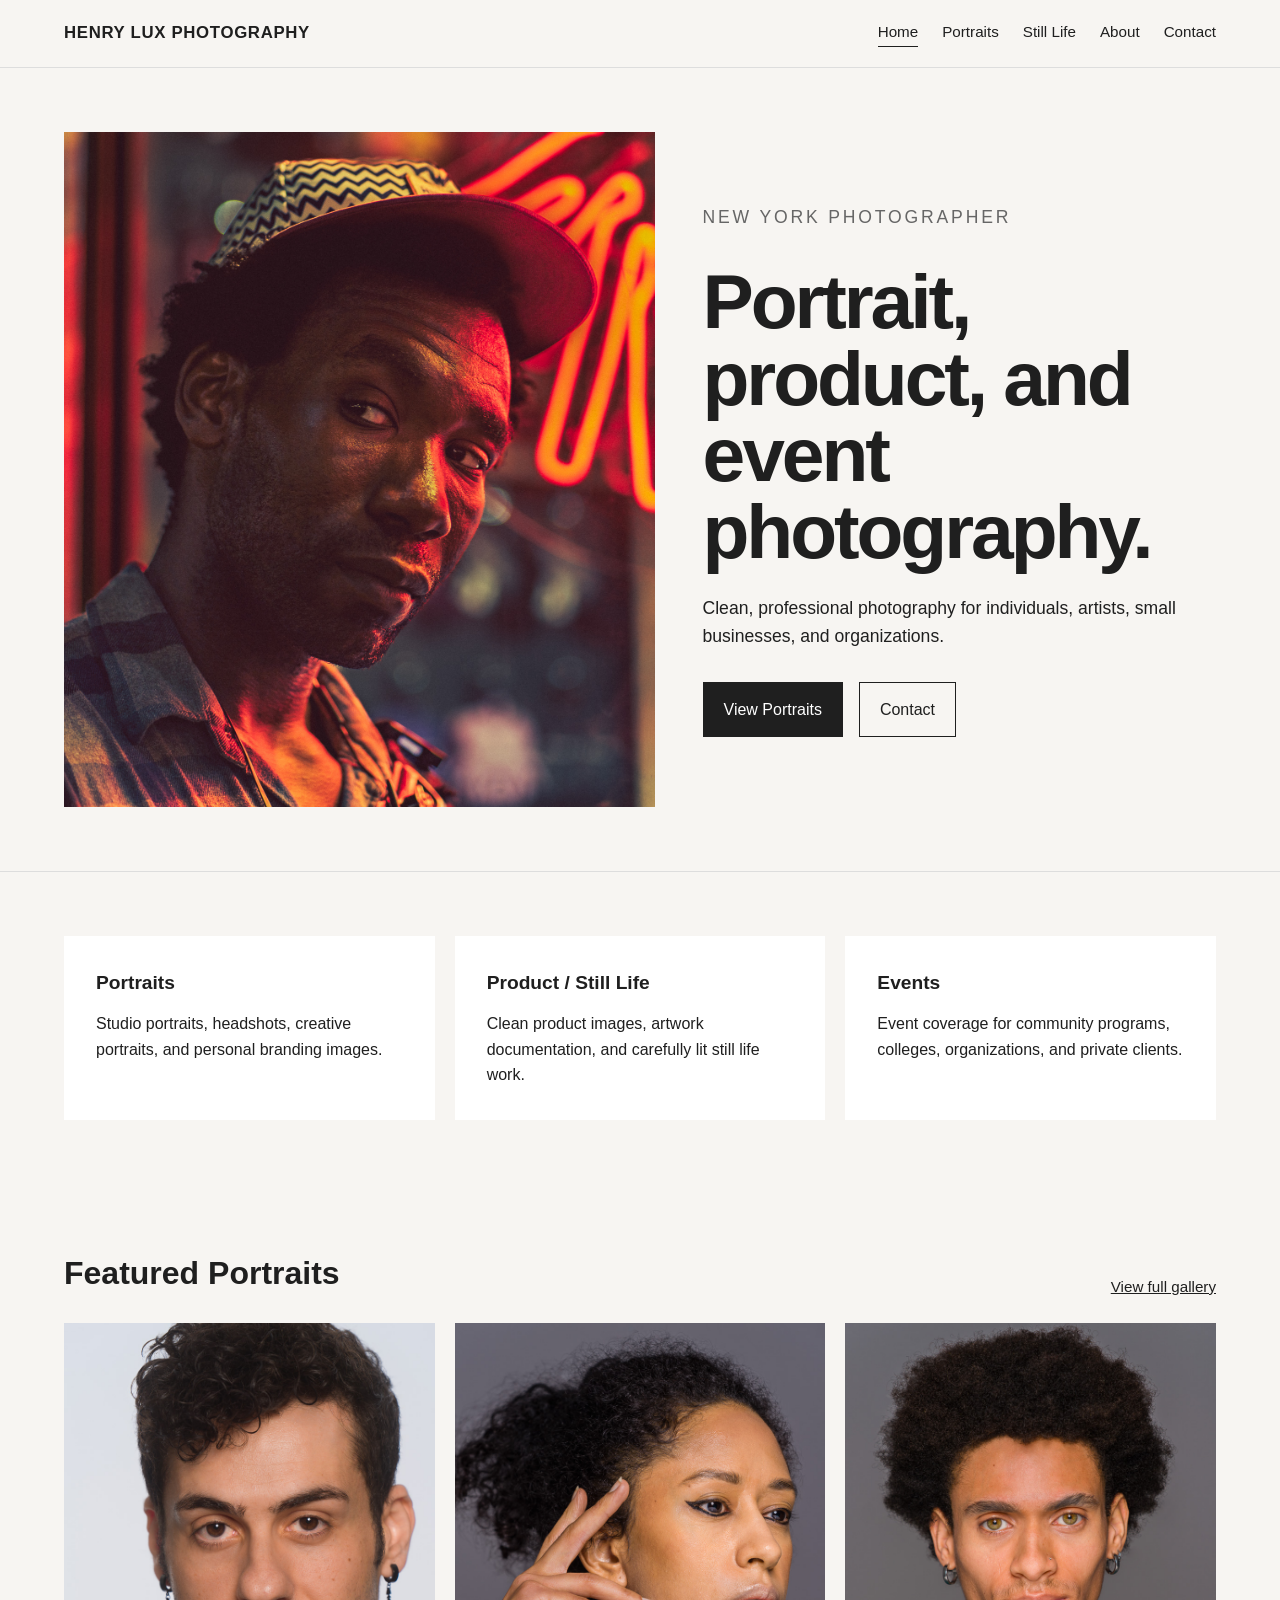
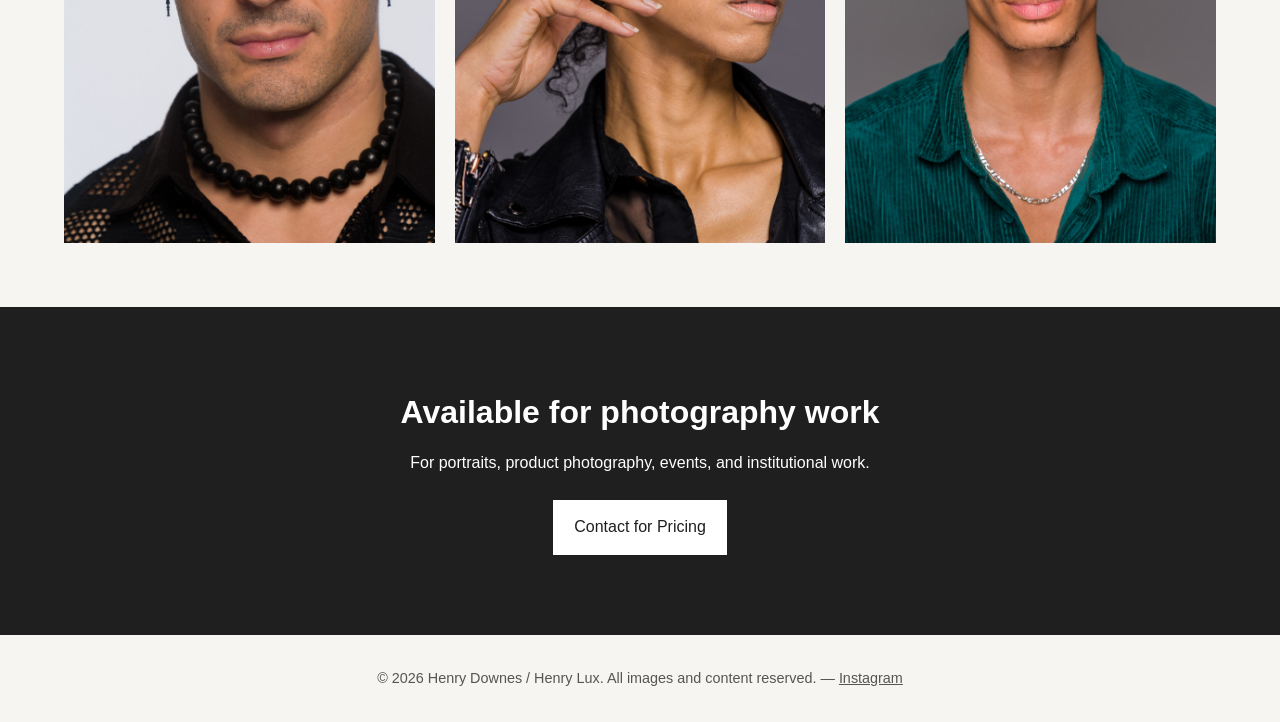
==== index.html @ 518cc1f9 "Change favicon link to /favicon.svg on every page." ====
<!DOCTYPE html>
<html lang="en">
<head>
  <meta charset="UTF-8" />
  <meta name="viewport" content="width=device-width, initial-scale=1.0" />

  <title>HENRY LUX PHOTOGRAPHY</title>

  <meta name="description" content="Henry Lux Photography offers portraits, headshots, product and still life photography, events, artwork documentation, and institutional photography in New York City.">

  <link rel="icon" href="/favicon.svg" type="image/svg+xml">
  <link rel="preload" as="image" href="images/portraits/large/portrait-1.jpg" fetchpriority="high">
  <link rel="stylesheet" href="css/style.css" />

  <script type="application/ld+json">
{
  "@context": "https://schema.org",
  "@type": "LocalBusiness",
  "name": "Henry Lux Photography",
  "description": "New York-based photographer specializing in portraits, product and still life photography, events, and institutional work.",
  "url": "https://henryluxphotography.com/",
  "image": "https://henryluxphotography.com/images/site/og-image.jpg",
  "sameAs": [
    "https://www.instagram.com/hluxphotography/"
  ],
  "address": {
    "@type": "PostalAddress",
    "addressLocality": "New York",
    "addressRegion": "NY",
    "addressCountry": "US"
  },
  "areaServed": {
    "@type": "City",
    "name": "New York"
  },
  "priceRange": "$$"
}
</script>
</head>
<body>

  <a href="#main-content" class="skip-link">Skip to main content</a>

  <header class="site-header">
    <a href="index.html" class="logo">HENRY LUX PHOTOGRAPHY</a>

   <nav class="site-nav" id="site-nav">
     <a href="index.html" class="current-page" aria-current="page">Home</a>
     <a href="portraits.html">Portraits</a>
     <a href="still-life.html">Still Life</a>
     <a href="about.html">About</a>
     <a href="contact.html">Contact</a>
   </nav>

    <button
      type="button"
      class="menu-toggle"
      id="menu-toggle"
      aria-label="Toggle navigation"
      aria-controls="site-nav"
      aria-expanded="false"
    >
      Menu
    </button>
  </header>

  <main id="main-content">

    <section class="hero">
      <div class="hero-image">
        <img src="images/portraits/large/portrait-1.jpg" alt="Creative portrait with neon color and dramatic lighting" fetchpriority="high">
      </div>

      <div class="hero-text">
        <p class="eyebrow">New York Photographer</p>

        <h1>Portrait, product, and event photography.</h1>

        <p>
          Clean, professional photography for individuals, artists, small businesses,
          and organizations.
        </p>

        <div class="button-group">
          <a href="portraits.html" class="button">View Portraits</a>
          <a href="contact.html" class="button secondary">Contact</a>
        </div>
      </div>
    </section>

    <section class="services">
      <article>
        <h2>Portraits</h2>
        <p>Studio portraits, headshots, creative portraits, and personal branding images.</p>
      </article>

      <article>
        <h2>Product / Still Life</h2>
        <p>Clean product images, artwork documentation, and carefully lit still life work.</p>
      </article>

      <article>
        <h2>Events</h2>
        <p>Event coverage for community programs, colleges, organizations, and private clients.</p>
      </article>
    </section>

    <section class="featured">
      <div class="section-heading">
        <h2>Featured Portraits</h2>
        <a href="portraits.html">View full gallery</a>
      </div>

      <div class="featured-grid">
        <img src="images/portraits/thumb/portrait-thumb-4.jpg" alt="Clean studio headshot with soft lighting" loading="lazy" decoding="async">
        <img src="images/portraits/thumb/portrait-thumb-5.jpg" alt="Close studio portrait with hands framing the face" loading="lazy" decoding="async">
        <img src="images/portraits/thumb/portrait-thumb-6.jpg" alt="Studio headshot of a man against a neutral background" loading="lazy" decoding="async">
      </div>
    </section>

    <section class="cta">
      <h2>Available for photography work</h2>
      <p>For portraits, product photography, events, and institutional work.</p>
      <a href="contact.html" class="button">Contact for Pricing</a>
    </section>

  </main>

  <footer class="site-footer">
    <p>&copy; 2026 Henry Downes / Henry Lux. All images and content reserved. — 
      <a href="https://instagram.com/hluxphotography" target="_blank" rel="noopener noreferrer">Instagram</a>
    </p>
  </footer>

  <script src="js/main.js"></script>
</body>
</html>
---- css/style.css ----
/* =========================
   Basic Reset
========================= */

* {
  margin: 0;
  padding: 0;
  box-sizing: border-box;
}

html {
  font-size: 16px;
  scroll-behavior: smooth;
}

body {
  font-family: -apple-system, BlinkMacSystemFont, "Segoe UI", Roboto, Helvetica, Arial, sans-serif;
  background: #f7f5f2;
  color: #1f1f1f;
  line-height: 1.6;
}

img {
  max-width: 100%;
  display: block;
}

a {
  color: inherit;
}

/* =========================
   Skip Link
========================= */

.skip-link {
  position: absolute;
  top: 0.75rem;
  left: 0.75rem;
  transform: translateY(-200%);
  background: #1f1f1f;
  color: #fff;
  padding: 0.75rem 1rem;
  text-decoration: none;
  z-index: 1001;
}

.skip-link:focus {
  transform: translateY(0);
}


/* =========================
   Header / Navigation
========================= */

.site-header {
  width: 100%;
  padding: 1.25rem 5%;
  display: flex;
  justify-content: space-between;
  align-items: center;
  background: rgba(247, 245, 242, 0.95);
  border-bottom: 1px solid #ddd;
  position: sticky;
  top: 0;
  z-index: 100;
}

.logo {
  font-size: 1.05rem;
  font-weight: 700;
  color: #1f1f1f;
  text-decoration: none;
  letter-spacing: 0.04em;
  text-transform: uppercase;
}

.site-nav a.current-page {
  border-bottom: 1px solid #1f1f1f;
  padding-bottom: 2px;
}

.site-nav {
  display: flex;
  gap: 1.5rem;
}

.site-nav a {
  color: #1f1f1f;
  text-decoration: none;
  font-size: 0.95rem;
}

.site-nav a:hover,
.site-nav a:focus-visible {
  text-decoration: underline;
}

.menu-toggle {
  display: none;
  background: none;
  border: 1px solid #1f1f1f;
  padding: 0.45rem 0.75rem;
  font-size: 0.85rem;
  cursor: pointer;
}


/* =========================
   Hero Section
========================= */

.hero {
  min-height: 82vh;
  padding: 4rem 5%;
  display: grid;
  grid-template-columns: 1.15fr 1fr;
  gap: 3rem;
  align-items: center;
}

.hero-image img {
  width: 100%;
  height: 75vh;
  object-fit: cover;
}

.hero-text {
  max-width: 620px;
}

.eyebrow {
  font-size: 0.8rem;
  text-transform: uppercase;
  letter-spacing: 0.16em;
  margin-bottom: 1rem;
  color: #666;
}

.hero-text h1 {
  font-size: clamp(2.4rem, 6vw, 5rem);
  line-height: 1;
  margin-bottom: 1.5rem;
  letter-spacing: -0.04em;
}

.hero-text p {
  font-size: 1.1rem;
  margin-bottom: 2rem;
}


/* =========================
   Buttons
========================= */

.button-group {
  display: flex;
  flex-wrap: wrap;
  gap: 1rem;
}

.button {
  display: inline-block;
  background: #1f1f1f;
  color: #fff;
  text-decoration: none;
  padding: 0.85rem 1.25rem;
  border: 1px solid #1f1f1f;
}

.button:hover {
  background: transparent;
  color: #1f1f1f;
}

.site-nav a:focus-visible,
.button:focus-visible,
.menu-toggle:focus-visible,
.site-footer a:focus-visible {
  outline: 2px solid #1f1f1f;
  outline-offset: 4px;
}

.gallery a:focus-visible img {
  outline: 2px solid #1f1f1f;
  outline-offset: -4px;
}

.button.secondary {
  background: transparent;
  color: #1f1f1f;
}

.button.secondary:hover {
  background: #1f1f1f;
  color: #fff;
}


/* =========================
   Services Section
========================= */

.services {
  padding: 4rem 5%;
  display: grid;
  grid-template-columns: repeat(3, 1fr);
  gap: 1.25rem;
  border-top: 1px solid #ddd;
}

.services article {
  background: #fff;
  padding: 2rem;
}

.services h2 {
  font-size: 1.2rem;
  margin-bottom: 0.75rem;
}


/* =========================
   Featured Section
========================= */

.featured {
  padding: 4rem 5%;
}

.section-heading {
  display: flex;
  justify-content: space-between;
  align-items: end;
  gap: 2rem;
  margin-bottom: 1.5rem;
}

.section-heading h2 {
  font-size: 2rem;
}

.section-heading a {
  font-size: 0.95rem;
}

.featured-grid {
  display: grid;
  grid-template-columns: repeat(3, 1fr);
  gap: 1.25rem;
}

.featured-grid img {
  width: 100%;
  height: 520px;
  object-fit: cover;
}


/* =========================
   Page Intro
========================= */

.page-intro {
  padding: 5rem 5% 2rem;
  max-width: 850px;
}

.page-intro h1 {
  font-size: clamp(3rem, 8vw, 6rem);
  line-height: 0.95;
  margin-bottom: 1rem;
  letter-spacing: -0.05em;
}

.page-intro p {
  font-size: 1.1rem;
  max-width: 620px;
}


/* =========================
   Portrait Gallery
========================= */

.gallery {
  padding: 2rem 5% 5rem;
  display: grid;
  grid-template-columns: repeat(3, 1fr);
  gap: 1.25rem;
}

.gallery a {
  display: block;
  overflow: hidden;
  background: #ddd;
}

.gallery img {
  width: 100%;
  height: 520px;
  object-fit: cover;
  transition: transform 0.35s ease;
}

.gallery a:hover img {
  transform: scale(1.03);
}


/* =========================
   About Page
========================= */

.about-section {
  padding: 5rem 5%;
  display: grid;
  grid-template-columns: 1fr 0.85fr;
  gap: 4rem;
  align-items: center;
  min-height: 80vh;
}

.about-text {
  max-width: 760px;
}

.about-text h1 {
  font-size: clamp(3rem, 8vw, 6rem);
  line-height: 0.95;
  margin-bottom: 1.5rem;
  letter-spacing: -0.05em;
}

.about-text p {
  font-size: 1.05rem;
  margin-bottom: 1.25rem;
}

.about-text .lead {
  font-size: 1.35rem;
  line-height: 1.4;
  margin-bottom: 1.5rem;
}

.about-text .button {
  margin-top: 1rem;
}

.about-image img {
  width: 100%;
  height: 70vh;
  object-fit: cover;
  object-position: 45% center;
}


/* =========================
   Contact Page
========================= */

.contact-section {
  padding: 5rem 5%;
  min-height: 80vh;
}

.contact-grid {
  display: grid;
  grid-template-columns: 1fr 0.55fr;
  gap: 4rem;
}

.contact-text {
  max-width: 850px;
}

.contact-text h1 {
  font-size: clamp(3rem, 8vw, 6rem);
  line-height: 0.95;
  margin-bottom: 1.5rem;
  letter-spacing: -0.05em;
}

.contact-text p {
  font-size: 1.05rem;
  margin-bottom: 1.25rem;
}

.contact-text .lead {
  font-size: 1.35rem;
  line-height: 1.4;
  max-width: 760px;
  margin-bottom: 2rem;
}

.contact-details {
  margin-bottom: 2rem;
}

.contact-details a {
  text-decoration: underline;
}

.contact-image img {
  width: 100%;
  aspect-ratio: 4 / 5;
  object-fit: cover;
}


/* =========================
   CTA Section
========================= */

.cta {
  padding: 5rem 5%;
  text-align: center;
  background: #1f1f1f;
  color: #fff;
}

.cta h2 {
  font-size: 2rem;
  margin-bottom: 0.75rem;
}

.cta p {
  margin-bottom: 1.5rem;
}

.cta .button {
  background: #fff;
  color: #1f1f1f;
  border-color: #fff;
}

.cta .button:hover {
  background: transparent;
  color: #fff;
}


/* =========================
   Footer
========================= */

.site-footer {
  padding: 2rem 5%;
  text-align: center;
  font-size: 0.9rem;
  color: #555;
}

.site-footer a {
  text-decoration: underline;
}


/* =========================
   Lightbox Modal
========================= */

.lightbox {
  display: none;
  position: fixed;
  z-index: 1000;
  top: 0;
  left: 0;
  width: 100%;
  height: 100%;
  background-color: rgba(247, 245, 242, 0.98);
  justify-content: center;
  align-items: center;
  padding: 2rem;
}

.lightbox.active {
  display: flex;
}

.lightbox-content {
  max-width: calc(100vw - 8rem);
  max-height: 82vh;
  width: auto;
  height: auto;
  object-fit: contain;
  box-shadow: 0 10px 30px rgba(0, 0, 0, 0.08);
  cursor: zoom-in;
  transition: max-width 0.25s ease, max-height 0.25s ease;
}

.lightbox-content.expanded {
  max-width: calc(100vw - 1.25rem);
  max-height: calc(100vh - 1.25rem);
  cursor: zoom-out;
}

.lightbox-close {
  position: absolute;
  top: 2rem;
  right: 5%;
  font-size: 2.5rem;
  font-weight: 300;
  color: #1f1f1f;
  background: transparent;
  border: none;
  cursor: pointer;
  user-select: none;
}

.lightbox-zoom {
  position: absolute;
  top: 2rem;
  right: calc(5% + 3.25rem);
  width: 2.75rem;
  height: 2.75rem;
  border: 1px solid rgba(31, 31, 31, 0.15);
  background: rgba(247, 245, 242, 0.8);
  color: #1f1f1f;
  font-size: 1.5rem;
  line-height: 1;
  cursor: pointer;
  display: flex;
  align-items: center;
  justify-content: center;
  user-select: none;
}

.lightbox-zoom:hover {
  background: rgba(247, 245, 242, 0.98);
}

.lightbox-nav {
  position: absolute;
  top: 50%;
  transform: translateY(-50%);
  background: rgba(247, 245, 242, 0.75);
  border: 1px solid rgba(31, 31, 31, 0.15);
  color: #1f1f1f;
  font-size: 2rem;
  width: 3rem;
  height: 3rem;
  cursor: pointer;
  display: flex;
  align-items: center;
  justify-content: center;
  user-select: none;
}

.lightbox-nav:hover {
  background: rgba(247, 245, 242, 0.95);
}

.lightbox-prev {
  left: 2rem;
}

.lightbox-next {
  right: 2rem;
}

.lightbox-close:focus-visible,
.lightbox-zoom:focus-visible,
.lightbox-nav:focus-visible {
  outline: 1px solid #1f1f1f;
  outline-offset: 4px;
}

/* =========================
   Scroll Reveal Animation
========================= */

.reveal {
  opacity: 0;
  transform: translateY(20px);
  transition: opacity 0.7s ease, transform 0.7s ease;
}

.reveal.visible {
  opacity: 1;
  transform: translateY(0);
}

@media (prefers-reduced-motion: reduce) {
  .reveal {
    opacity: 1;
    transform: none;
    transition: none;
  }
}


/* =========================
   Tablet Styles
========================= */

@media (max-width: 900px) {
  .hero {
    grid-template-columns: 1fr;
    min-height: auto;
  }

  .hero-image img {
    height: 65vh;
  }

  .services {
    grid-template-columns: 1fr;
  }

  .featured-grid,
  .gallery {
    grid-template-columns: repeat(2, 1fr);
  }

  .featured-grid img,
  .gallery img {
    height: 460px;
  }

  .about-section {
    grid-template-columns: 1fr;
  }

  .about-image img {
    height: 60vh;
  }

  .contact-grid {
    grid-template-columns: 1fr;
  }

  .contact-image {
    max-width: 420px;
  }
}


/* =========================
   Phone Styles
========================= */

@media (max-width: 650px) {
  .site-header {
    align-items: center;
  }

  .logo {
    font-size: 0.9rem;
  }

  .menu-toggle {
    display: block;
  }

  .site-nav {
    display: none;
    position: absolute;
    top: 100%;
    left: 0;
    width: 100%;
    flex-direction: column;
    gap: 0;
    background: #f7f5f2;
    border-bottom: 1px solid #ddd;
  }

  .site-nav.active {
    display: flex;
  }

  .site-nav a {
    padding: 1rem 5%;
    border-top: 1px solid #ddd;
  }

  .hero {
    padding: 2rem 5% 4rem;
    gap: 2rem;
  }

  .hero-image img {
    height: 55vh;
  }

  .services,
  .featured,
  .gallery {
    padding-left: 5%;
    padding-right: 5%;
  }

  .featured-grid,
  .gallery {
    grid-template-columns: 1fr;
  }

  .featured-grid img,
  .gallery img {
    height: auto;
  }

  .section-heading {
    display: block;
  }

  .section-heading h2 {
    margin-bottom: 0.5rem;
  }

  .button-group {
    flex-direction: column;
  }

  .button {
    text-align: center;
  }

  .about-section {
    padding: 3rem 5%;
    gap: 2rem;
  }

  .about-image img {
    height: auto;
  }

  .about-text .lead {
    font-size: 1.15rem;
  }

  .contact-section {
    padding: 3rem 5%;
  }

  .contact-text .lead {
    font-size: 1.15rem;
  }

  .contact-image {
    max-width: 100%;
  }

  .lightbox {
    padding: 4rem 0.75rem 4.75rem;
  }

  .lightbox-content {
    max-width: calc(100vw - 1.5rem);
    max-height: calc(100vh - 9rem);
  }

  .lightbox-content.expanded {
    max-width: calc(100vw - 1rem);
    max-height: calc(100vh - 8rem);
  }

  .lightbox-close {
    top: 1rem;
    right: 1rem;
    font-size: 2rem;
  }

  .lightbox-zoom {
    top: 1rem;
    right: 3.75rem;
    width: 2.25rem;
    height: 2.25rem;
    font-size: 1.25rem;
  }

  .lightbox-nav {
    top: auto;
    bottom: 1rem;
    transform: none;
    width: 2.5rem;
    height: 2.5rem;
    font-size: 1.5rem;
  }

  .lightbox-prev {
    left: calc(50% - 3rem);
  }

  .lightbox-next {
    right: calc(50% - 3rem);
  }
}
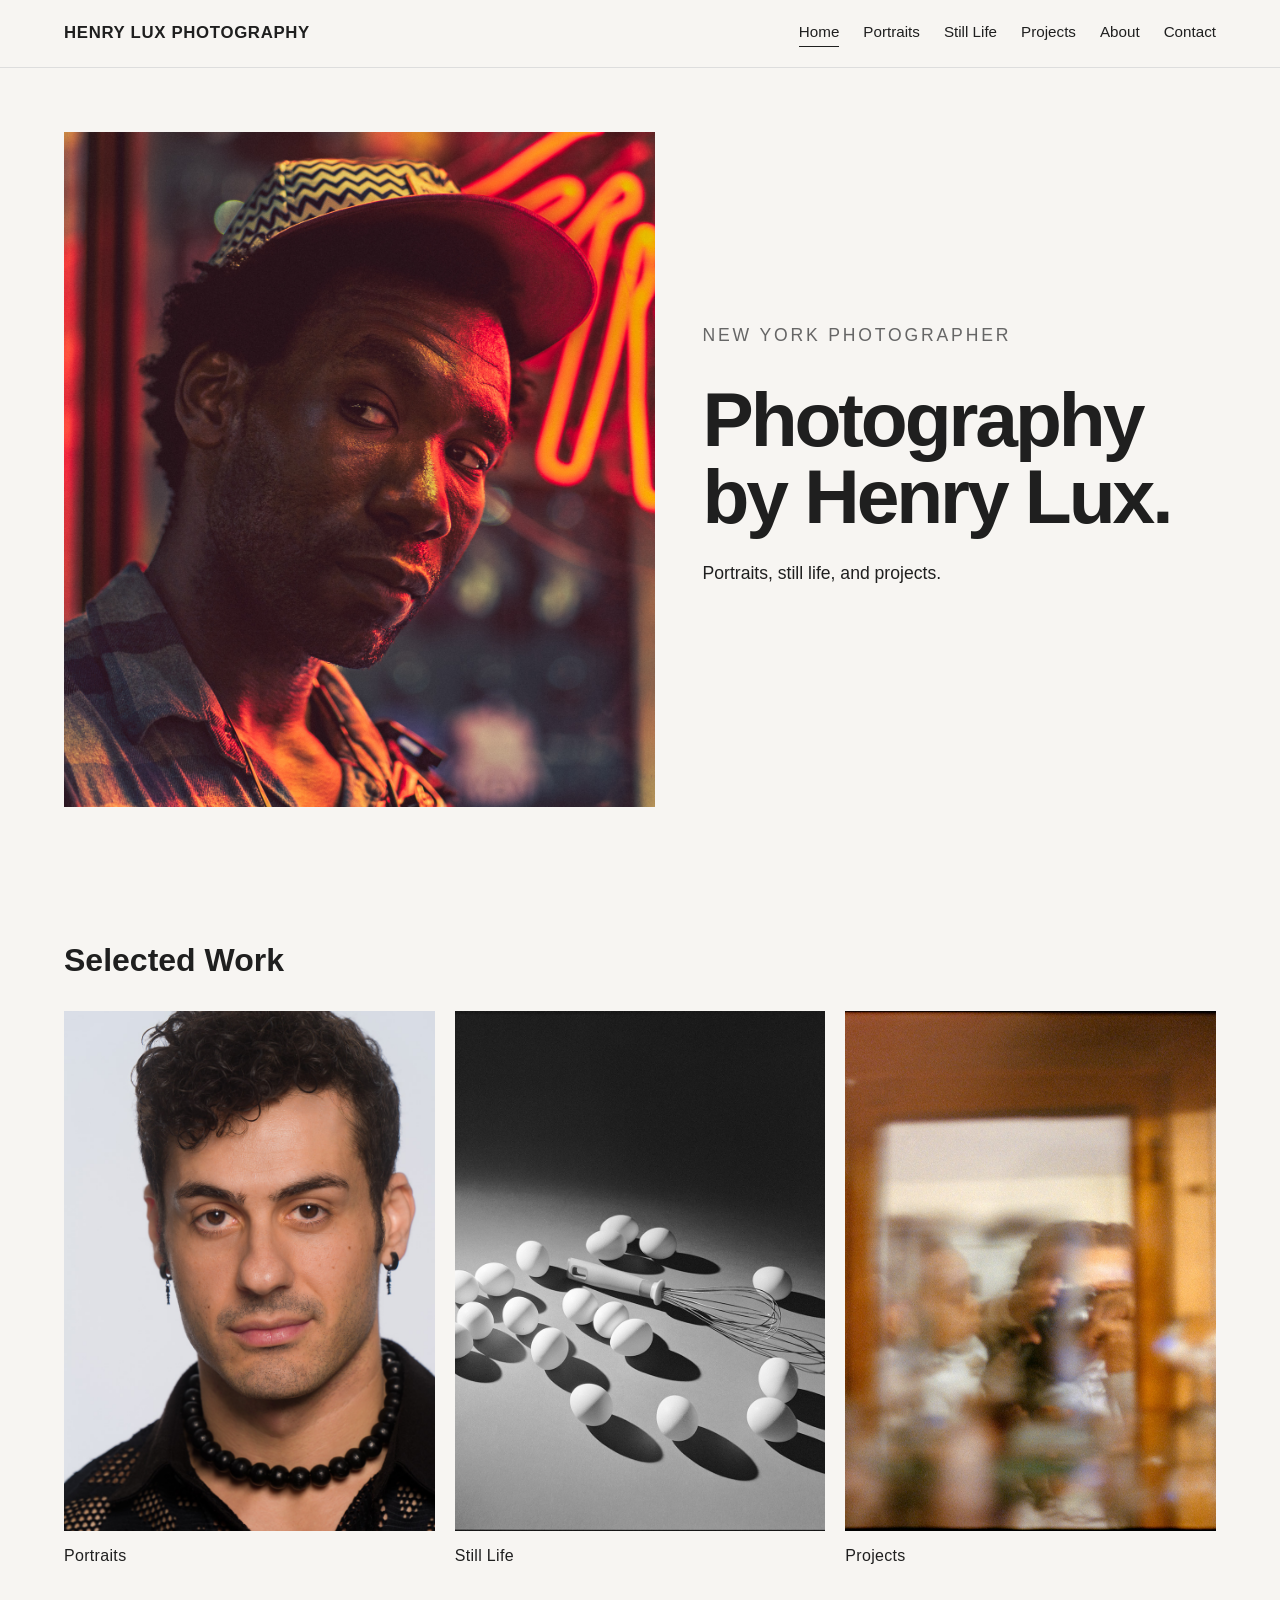
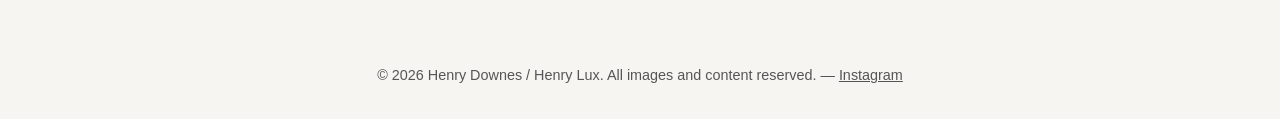
==== commit 55d22c14: "Add project folders and rev website" ====
--- a/index.html
+++ b/index.html
@@ -6,8 +6,7 @@
 
   <title>HENRY LUX PHOTOGRAPHY</title>
 
-  <meta name="description" content="Henry Lux Photography offers portraits, headshots, product and still life photography, events, artwork documentation, and institutional photography in New York City.">
-
+  <meta name="description" content="Henry Lux is a New York-based photographer working with portraits, still life, and personal photographic projects.">
   <link rel="icon" href="/favicon.svg" type="image/svg+xml">
   <link rel="preload" as="image" href="images/portraits/large/portrait-1.jpg" fetchpriority="high">
   <link rel="stylesheet" href="css/style.css" />
@@ -17,7 +16,7 @@
   "@context": "https://schema.org",
   "@type": "LocalBusiness",
   "name": "Henry Lux Photography",
-  "description": "New York-based photographer specializing in portraits, product and still life photography, events, and institutional work.",
+  "description": "New York-based photographer specializing in portraits, still life, and personal photographic projects.",
   "url": "https://henryluxphotography.com/",
   "image": "https://henryluxphotography.com/images/site/og-image.jpg",
   "sameAs": [
@@ -48,6 +47,7 @@
      <a href="index.html" class="current-page" aria-current="page">Home</a>
      <a href="portraits.html">Portraits</a>
      <a href="still-life.html">Still Life</a>
+     <a href="projects.html">Projects</a>
      <a href="about.html">About</a>
      <a href="contact.html">Contact</a>
    </nav>
@@ -66,65 +66,65 @@
 
   <main id="main-content">
 
-    <section class="hero">
-      <div class="hero-image">
-        <img src="images/portraits/large/portrait-1.jpg" alt="Creative portrait with neon color and dramatic lighting" fetchpriority="high">
-      </div>
+  <section class="hero">
+    <div class="hero-image">
+      <img
+        src="images/portraits/large/portrait-1.jpg"
+        alt="Creative portrait with neon color and dramatic lighting"
+        fetchpriority="high"
+      >
+    </div>
 
-      <div class="hero-text">
-        <p class="eyebrow">New York Photographer</p>
+    <div class="hero-text">
+      <p class="eyebrow">New York Photographer</p>
 
-        <h1>Portrait, product, and event photography.</h1>
+      <h1>Photography by Henry Lux.</h1>
 
-        <p>
-          Clean, professional photography for individuals, artists, small businesses,
-          and organizations.
-        </p>
+      <p>
+        Portraits, still life, and projects.
+      </p>
+    </div>
+  </section>
 
-        <div class="button-group">
-          <a href="portraits.html" class="button">View Portraits</a>
-          <a href="contact.html" class="button secondary">Contact</a>
-        </div>
-      </div>
-    </section>
+  <section class="featured">
+  <div class="section-heading">
+    <h2>Selected Work</h2>
+  </div>
 
-    <section class="services">
-      <article>
-        <h2>Portraits</h2>
-        <p>Studio portraits, headshots, creative portraits, and personal branding images.</p>
-      </article>
+  <div class="featured-grid">
+    <a href="portraits.html">
+      <img
+        src="images/portraits/thumb/portrait-thumb-4.jpg"
+        alt="Clean studio headshot with soft lighting"
+        loading="lazy"
+        decoding="async"
+      >
+      <h3>Portraits</h3>
+    </a>
 
-      <article>
-        <h2>Product / Still Life</h2>
-        <p>Clean product images, artwork documentation, and carefully lit still life work.</p>
-      </article>
+    <a href="still-life.html">
+      <img
+        src="images/still-life/thumb/still-life-thumb-01-eggs-whisk.jpg"
+        alt="Still life photograph of eggs, a whisk, and kitchen objects"
+        loading="lazy"
+        decoding="async"
+      >
+      <h3>Still Life</h3>
+    </a>
 
-      <article>
-        <h2>Events</h2>
-        <p>Event coverage for community programs, colleges, organizations, and private clients.</p>
-      </article>
-    </section>
+    <a href="projects.html">
+      <img
+        src="images/projects/thumbs/01-reflection-mirror-blur-thumb.jpg"
+        alt="Blurred reflection through a mirror with a child reaching toward the camera"
+        loading="lazy"
+        decoding="async"
+      >
+      <h3>Projects</h3>
+    </a>
+  </div>
+</section>
 
-    <section class="featured">
-      <div class="section-heading">
-        <h2>Featured Portraits</h2>
-        <a href="portraits.html">View full gallery</a>
-      </div>
-
-      <div class="featured-grid">
-        <img src="images/portraits/thumb/portrait-thumb-4.jpg" alt="Clean studio headshot with soft lighting" loading="lazy" decoding="async">
-        <img src="images/portraits/thumb/portrait-thumb-5.jpg" alt="Close studio portrait with hands framing the face" loading="lazy" decoding="async">
-        <img src="images/portraits/thumb/portrait-thumb-6.jpg" alt="Studio headshot of a man against a neutral background" loading="lazy" decoding="async">
-      </div>
-    </section>
-
-    <section class="cta">
-      <h2>Available for photography work</h2>
-      <p>For portraits, product photography, events, and institutional work.</p>
-      <a href="contact.html" class="button">Contact for Pricing</a>
-    </section>
-
-  </main>
+</main>
 
   <footer class="site-footer">
     <p>&copy; 2026 Henry Downes / Henry Lux. All images and content reserved. — 
--- a/css/style.css
+++ b/css/style.css
@@ -200,29 +200,6 @@
 
 
 /* =========================
-   Services Section
-========================= */
-
-.services {
-  padding: 4rem 5%;
-  display: grid;
-  grid-template-columns: repeat(3, 1fr);
-  gap: 1.25rem;
-  border-top: 1px solid #ddd;
-}
-
-.services article {
-  background: #fff;
-  padding: 2rem;
-}
-
-.services h2 {
-  font-size: 1.2rem;
-  margin-bottom: 0.75rem;
-}
-
-
-/* =========================
    Featured Section
 ========================= */
 
@@ -258,6 +235,21 @@
   object-fit: cover;
 }
 
+.featured-grid a {
+  text-decoration: none;
+}
+
+.featured-grid h3 {
+  margin-top: 0.75rem;
+  font-size: 1rem;
+  font-weight: 400;
+  letter-spacing: 0.02em;
+}
+
+.featured-grid a:focus-visible {
+  outline: 2px solid #1f1f1f;
+  outline-offset: 4px;
+}
 
 /* =========================
    Page Intro
@@ -309,6 +301,59 @@
   transform: scale(1.03);
 }
 
+/* =========================
+   Projects Page
+========================= */
+
+.project-list {
+  padding: 2rem 5% 5rem;
+  display: grid;
+  gap: 1.5rem;
+}
+
+.project-card {
+  display: grid;
+  grid-template-columns: 0.65fr 1fr;
+  gap: 2rem;
+  align-items: center;
+  text-decoration: none;
+  border-top: 1px solid #ddd;
+  padding-top: 2rem;
+}
+
+.project-card img {
+  width: 100%;
+  aspect-ratio: 4 / 3;
+  object-fit: cover;
+}
+
+.project-card h2 {
+  font-size: clamp(2rem, 5vw, 4rem);
+  line-height: 0.95;
+  letter-spacing: -0.04em;
+  margin-bottom: 1rem;
+}
+
+.project-card p {
+  max-width: 620px;
+  color: #555;
+}
+
+.project-card:hover h2 {
+  text-decoration: underline;
+}
+
+.project-card:focus-visible {
+  outline: 2px solid #1f1f1f;
+  outline-offset: 4px;
+}
+
+@media (max-width: 650px) {
+  .project-card {
+    grid-template-columns: 1fr;
+    gap: 1rem;
+  }
+}
 
 /* =========================
    About Page
@@ -409,37 +454,6 @@
   object-fit: cover;
 }
 
-
-/* =========================
-   CTA Section
-========================= */
-
-.cta {
-  padding: 5rem 5%;
-  text-align: center;
-  background: #1f1f1f;
-  color: #fff;
-}
-
-.cta h2 {
-  font-size: 2rem;
-  margin-bottom: 0.75rem;
-}
-
-.cta p {
-  margin-bottom: 1.5rem;
-}
-
-.cta .button {
-  background: #fff;
-  color: #1f1f1f;
-  border-color: #fff;
-}
-
-.cta .button:hover {
-  background: transparent;
-  color: #fff;
-}
 
 
 /* =========================
@@ -606,9 +620,6 @@
     height: 65vh;
   }
 
-  .services {
-    grid-template-columns: 1fr;
-  }
 
   .featured-grid,
   .gallery {
@@ -685,12 +696,6 @@
     height: 55vh;
   }
 
-  .services,
-  .featured,
-  .gallery {
-    padding-left: 5%;
-    padding-right: 5%;
-  }
 
   .featured-grid,
   .gallery {
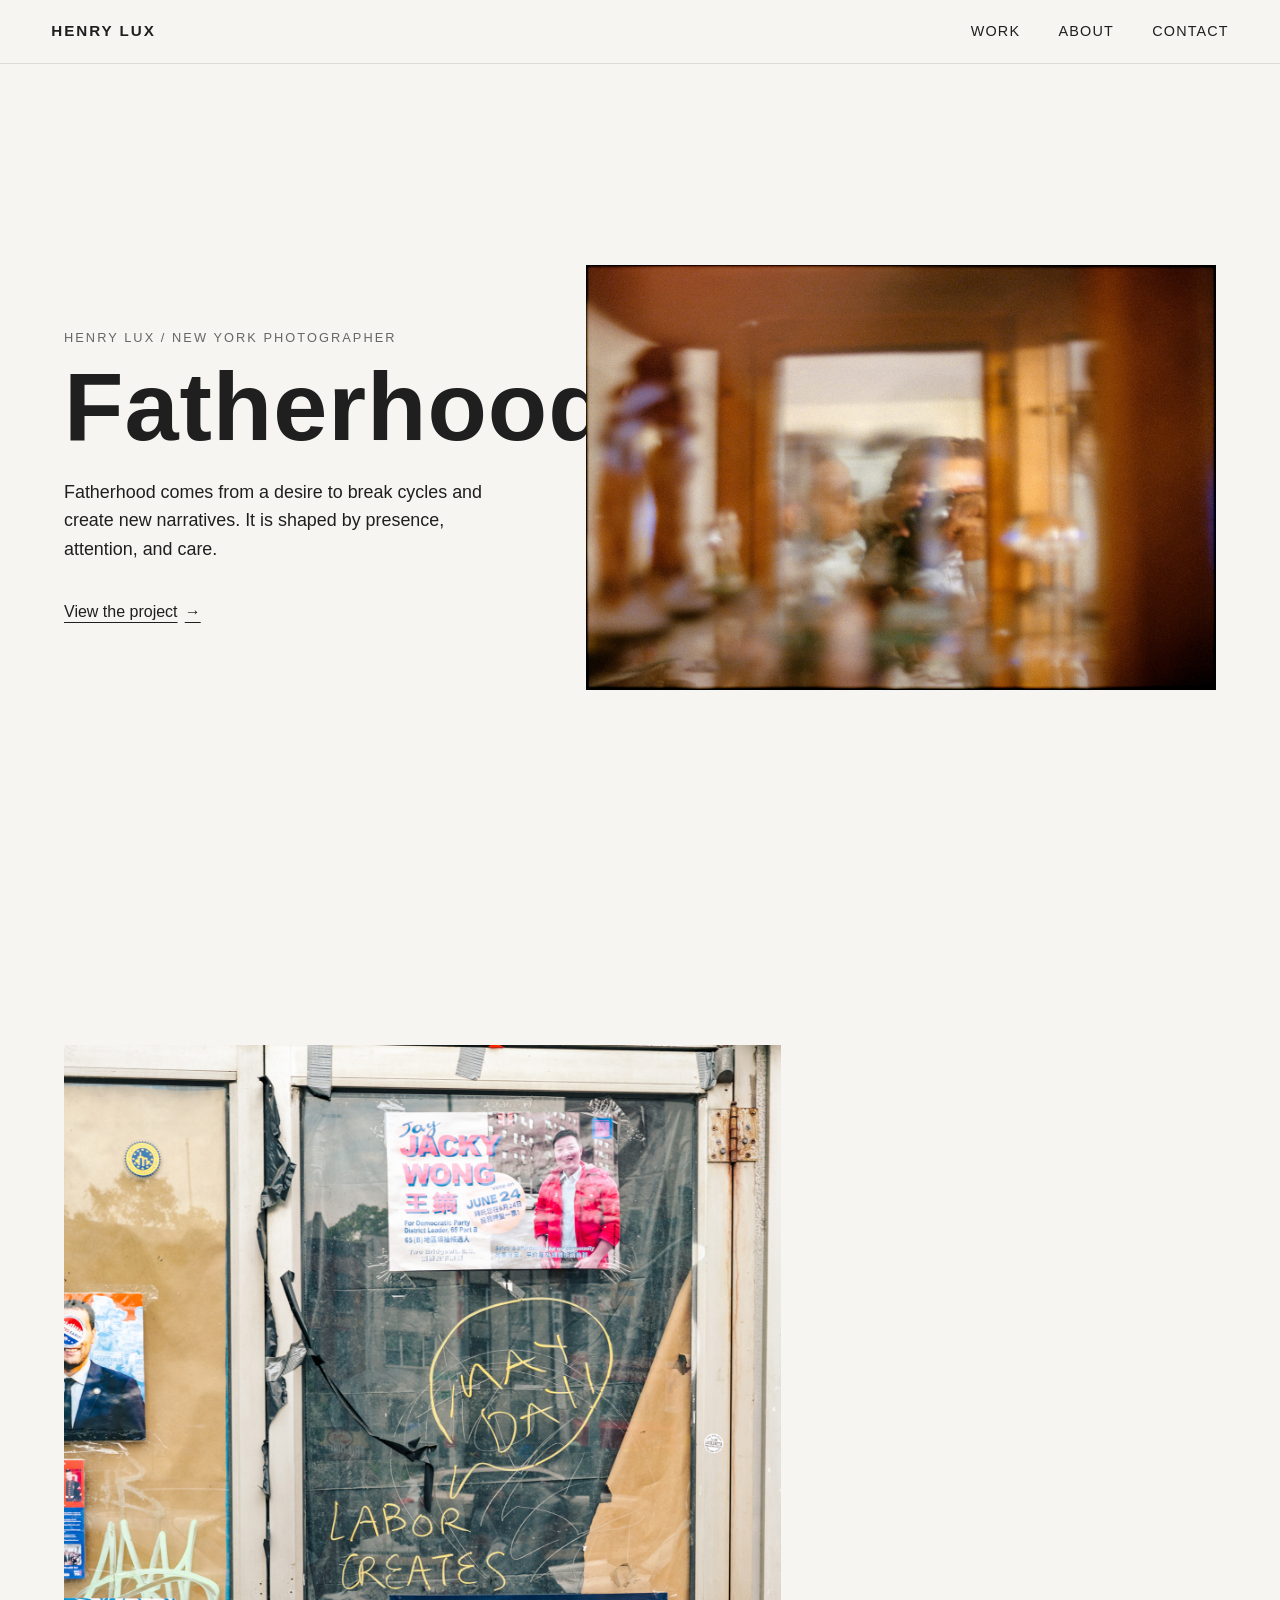
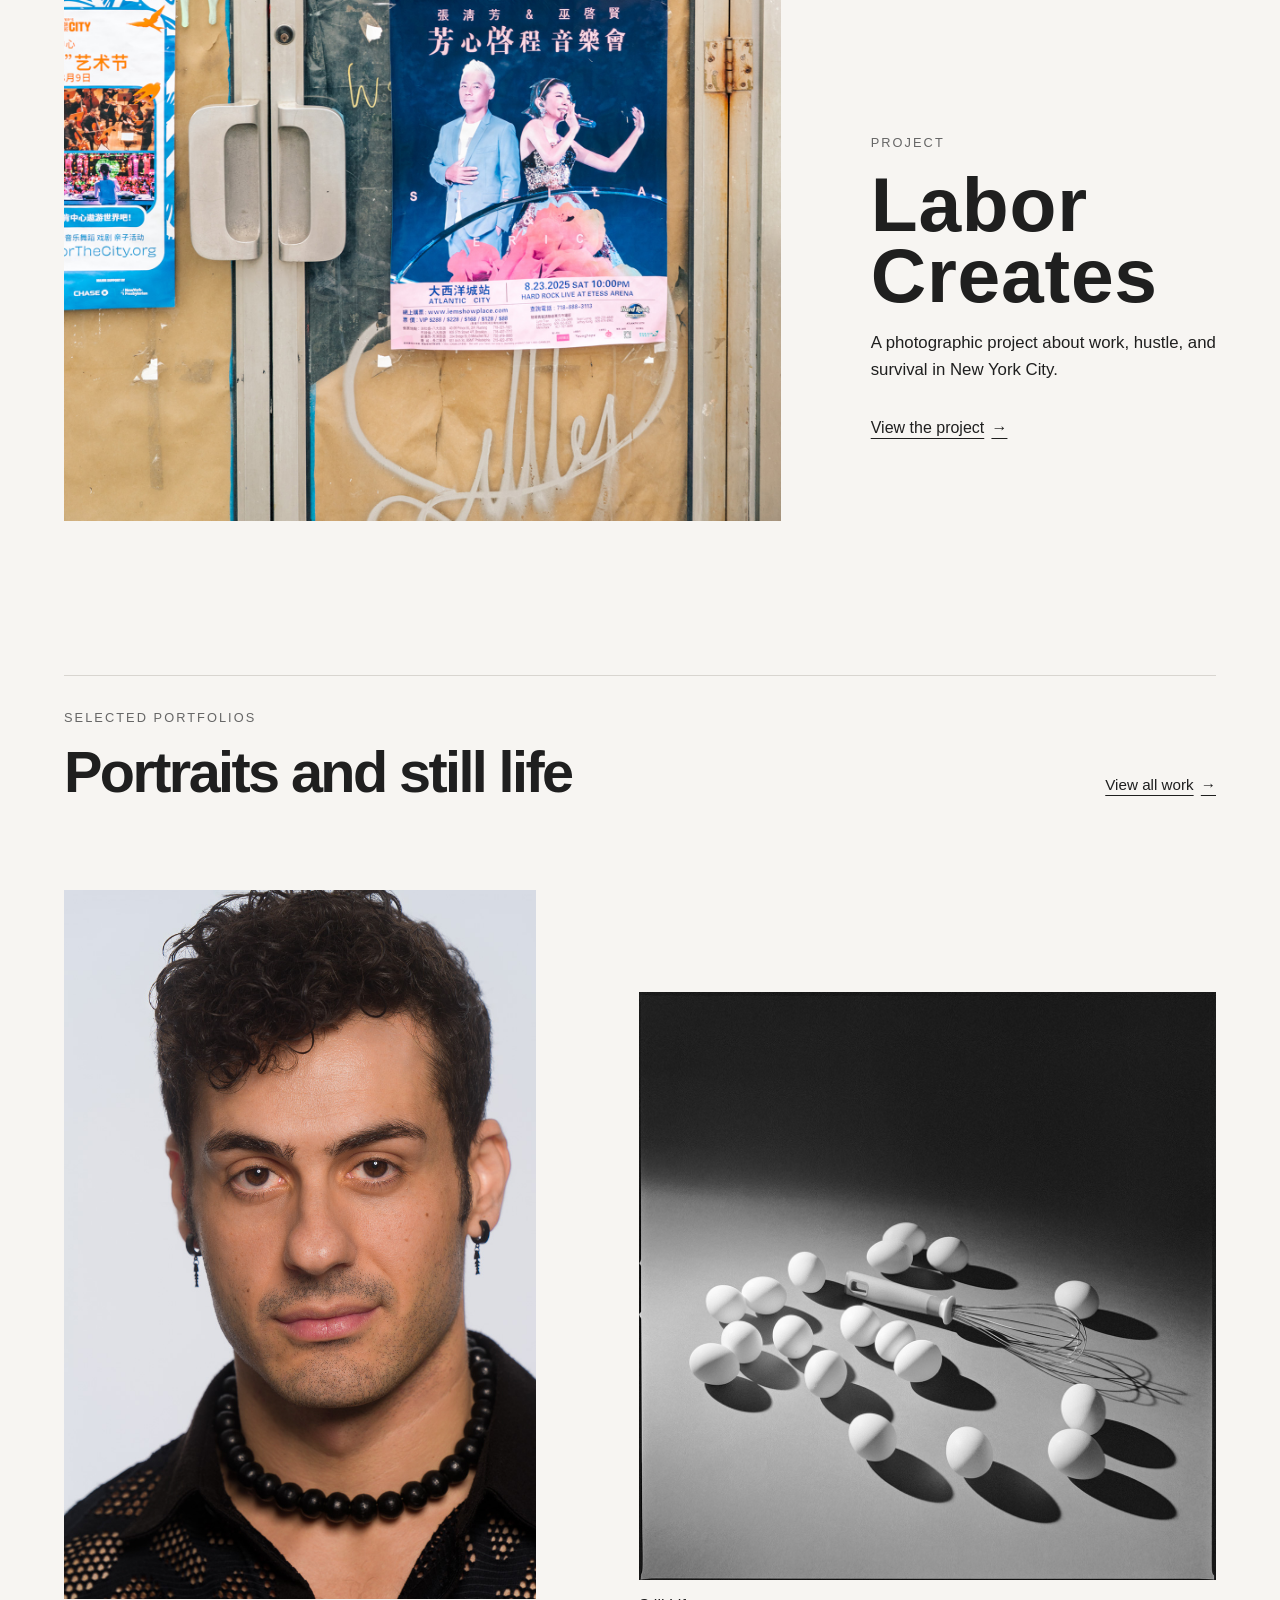
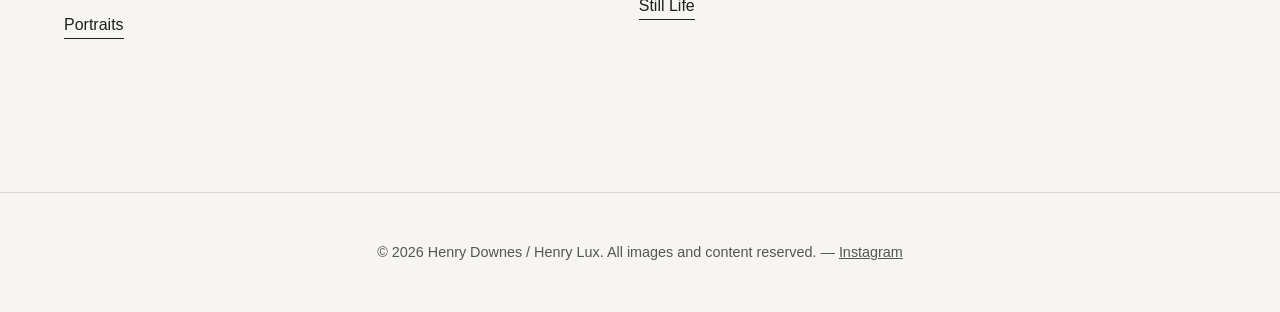
==== commit ec582c6d: "feat: prototype editorial homepage and labor creates" ====
--- a/index.html
+++ b/index.html
@@ -8,7 +8,7 @@
 
   <meta name="description" content="Henry Lux is a New York-based photographer working with portraits, still life, and personal photographic projects.">
   <link rel="icon" href="/favicon.svg" type="image/svg+xml">
-  <link rel="preload" as="image" href="images/portraits/large/portrait-1.jpg" fetchpriority="high">
+  <link rel="preload" as="image" href="images/projects/full/01-reflection-mirror-blur.jpg" fetchpriority="high">
   <link rel="stylesheet" href="css/style.css" />
 
   <script type="application/ld+json">
@@ -36,21 +36,18 @@
 }
 </script>
 </head>
-<body>
+<body class="prototype-home">
 
   <a href="#main-content" class="skip-link">Skip to main content</a>
 
-  <header class="site-header">
-    <a href="index.html" class="logo">HENRY LUX PHOTOGRAPHY</a>
+  <header class="site-header prototype-header">
+    <a href="index.html" class="logo" aria-label="Henry Lux, home" aria-current="page">HENRY LUX</a>
 
-   <nav class="site-nav" id="site-nav">
-     <a href="index.html" class="current-page" aria-current="page">Home</a>
-     <a href="portraits.html">Portraits</a>
-     <a href="still-life.html">Still Life</a>
-     <a href="projects.html">Projects</a>
-     <a href="about.html">About</a>
-     <a href="contact.html">Contact</a>
-   </nav>
+    <nav class="site-nav" id="site-nav" aria-label="Primary navigation">
+      <a href="projects.html">Work</a>
+      <a href="about.html">About</a>
+      <a href="contact.html">Contact</a>
+    </nav>
 
     <button
       type="button"
@@ -65,68 +62,77 @@
   </header>
 
   <main id="main-content">
+    <section class="home-opening" aria-labelledby="home-opening-title">
+      <div class="home-opening-copy">
+        <p class="eyebrow">Henry Lux / New York photographer</p>
+        <h1 id="home-opening-title">Fatherhood</h1>
+        <p class="home-opening-description">
+          Fatherhood comes from a desire to break cycles and create new narratives. It is shaped by presence, attention, and care.
+        </p>
+        <a class="text-link" href="fatherhood.html">View the project <span aria-hidden="true">&#8594;</span></a>
+      </div>
 
-  <section class="hero">
-    <div class="hero-image">
-      <img
-        src="images/portraits/large/portrait-1.jpg"
-        alt="Creative portrait with neon color and dramatic lighting"
-        fetchpriority="high"
-      >
-    </div>
+      <a class="home-opening-image" href="fatherhood.html" aria-label="View the Fatherhood project">
+        <img
+          src="images/projects/full/01-reflection-mirror-blur.jpg"
+          alt="Blurred reflection through a mirror with a child reaching toward the camera"
+          fetchpriority="high"
+        >
+      </a>
+    </section>
 
-    <div class="hero-text">
-      <p class="eyebrow">New York Photographer</p>
+    <section class="home-featured-project" aria-labelledby="labor-creates-title">
+      <a class="home-featured-image" href="labor-creates.html" aria-label="View the Labor Creates project">
+        <img
+          src="images/projects/labor-creates/full/01-labor-creates-door.jpg"
+          alt="Weathered Chinatown storefront door with posters and the yellow words Labor Creates written on the glass"
+          loading="lazy"
+          decoding="async"
+        >
+      </a>
 
-      <h1>Photography by Henry Lux.</h1>
+      <div class="home-featured-copy">
+        <p class="eyebrow">Project</p>
+        <h2 id="labor-creates-title">Labor Creates</h2>
+        <p>A photographic project about work, hustle, and survival in New York City.</p>
+        <a class="text-link" href="labor-creates.html">View the project <span aria-hidden="true">&#8594;</span></a>
+      </div>
+    </section>
 
-      <p>
-        Portraits, still life, and projects.
-      </p>
-    </div>
-  </section>
+    <section class="home-portfolios" aria-labelledby="selected-portfolios-title">
+      <div class="section-heading home-section-heading">
+        <div>
+          <p class="eyebrow">Selected portfolios</p>
+          <h2 id="selected-portfolios-title">Portraits and still life</h2>
+        </div>
+        <a class="text-link" href="projects.html">View all work <span aria-hidden="true">&#8594;</span></a>
+      </div>
 
-  <section class="featured">
-  <div class="section-heading">
-    <h2>Selected Work</h2>
-  </div>
+      <div class="home-portfolio-grid">
+        <a class="home-portfolio-link" href="portraits.html">
+          <img
+            src="images/portraits/thumb/portrait-thumb-4.jpg"
+            alt="Clean studio headshot with soft lighting"
+            loading="lazy"
+            decoding="async"
+          >
+          <span>Portraits</span>
+        </a>
 
-  <div class="featured-grid">
-    <a href="portraits.html">
-      <img
-        src="images/portraits/thumb/portrait-thumb-4.jpg"
-        alt="Clean studio headshot with soft lighting"
-        loading="lazy"
-        decoding="async"
-      >
-      <h3>Portraits</h3>
-    </a>
+        <a class="home-portfolio-link home-portfolio-link-offset" href="still-life.html">
+          <img
+            src="images/still-life/thumb/still-life-thumb-01-eggs-whisk.jpg"
+            alt="Still life photograph of eggs, a whisk, and kitchen objects"
+            loading="lazy"
+            decoding="async"
+          >
+          <span>Still Life</span>
+        </a>
+      </div>
+    </section>
+  </main>
 
-    <a href="still-life.html">
-      <img
-        src="images/still-life/thumb/still-life-thumb-01-eggs-whisk.jpg"
-        alt="Still life photograph of eggs, a whisk, and kitchen objects"
-        loading="lazy"
-        decoding="async"
-      >
-      <h3>Still Life</h3>
-    </a>
-
-    <a href="projects.html">
-      <img
-        src="images/projects/thumbs/01-reflection-mirror-blur-thumb.jpg"
-        alt="Blurred reflection through a mirror with a child reaching toward the camera"
-        loading="lazy"
-        decoding="async"
-      >
-      <h3>Projects</h3>
-    </a>
-  </div>
-</section>
-
-</main>
-
-  <footer class="site-footer">
+  <footer class="site-footer prototype-footer">
     <p>&copy; 2026 Henry Downes / Henry Lux. All images and content reserved. — 
       <a href="https://instagram.com/hluxphotography" target="_blank" rel="noopener noreferrer">Instagram</a>
     </p>
@@ -134,4 +140,4 @@
 
   <script src="js/main.js"></script>
 </body>
-</html>+</html>
--- a/css/style.css
+++ b/css/style.css
@@ -168,6 +168,9 @@
   text-decoration: none;
   padding: 0.85rem 1.25rem;
   border: 1px solid #1f1f1f;
+  border-radius: 0;
+  font: inherit;
+  cursor: pointer;
 }
 
 .button:hover {
@@ -270,6 +273,14 @@
 .page-intro p {
   font-size: 1.1rem;
   max-width: 620px;
+}
+
+.artist-statement {
+  margin-top: 2rem;
+}
+
+.artist-statement p + p {
+  margin-top: 1.25rem;
 }
 
 
@@ -452,6 +463,160 @@
   width: 100%;
   aspect-ratio: 4 / 5;
   object-fit: cover;
+  box-shadow: 0 12px 30px rgba(0, 0, 0, 0.08);
+}
+
+.inquiry-panel {
+  grid-column: 1 / -1;
+  max-width: 850px;
+  margin-top: 4rem;
+  padding-top: 2rem;
+  border-top: 1px solid #ddd;
+}
+
+.inquiry-panel h2 {
+  font-size: clamp(2rem, 5vw, 3.5rem);
+  line-height: 1;
+  margin-bottom: 1rem;
+  letter-spacing: -0.04em;
+}
+
+.inquiry-panel > p {
+  max-width: 680px;
+}
+
+.inquiry-panel .form-required-note {
+  margin-bottom: 2rem;
+  color: #555;
+  font-size: 0.9rem;
+}
+
+.inquiry-form {
+  max-width: 850px;
+}
+
+.form-grid {
+  display: grid;
+  grid-template-columns: repeat(2, minmax(0, 1fr));
+  gap: 1.25rem;
+}
+
+.form-field {
+  display: flex;
+  flex-direction: column;
+  gap: 0.4rem;
+}
+
+.form-field-full {
+  grid-column: 1 / -1;
+}
+
+.form-field label {
+  font-size: 0.95rem;
+  font-weight: 600;
+}
+
+.required-label,
+.optional-label {
+  font-size: 0.82rem;
+  font-weight: 400;
+  color: #666;
+}
+
+.form-field input,
+.form-field select,
+.form-field textarea {
+  width: 100%;
+  min-height: 3rem;
+  padding: 0.7rem 0.8rem;
+  border: 1px solid #777;
+  border-radius: 0;
+  background: #fff;
+  color: #1f1f1f;
+  font: inherit;
+}
+
+.form-field textarea {
+  min-height: 8rem;
+  resize: vertical;
+}
+
+.form-field input::placeholder,
+.form-field textarea::placeholder {
+  color: #686868;
+  opacity: 1;
+}
+
+.form-field input:focus-visible,
+.form-field select:focus-visible,
+.form-field textarea:focus-visible,
+.inquiry-form .button:focus-visible {
+  outline: 2px solid #1f1f1f;
+  outline-offset: 3px;
+}
+
+.institutional-fields {
+  min-width: 0;
+  margin: 2rem 0;
+  padding: 1.5rem;
+  background: rgba(255, 255, 255, 0.45);
+  border: 1px solid #ddd;
+}
+
+.institutional-fields legend {
+  padding-right: 1rem;
+  font-size: 1.25rem;
+  font-weight: 600;
+}
+
+.field-hint {
+  margin: 0.5rem 0 1.25rem;
+  color: #555;
+  font-size: 0.9rem;
+}
+
+.message-field {
+  margin: 2rem 0 1.5rem;
+}
+
+.form-honeypot {
+  position: absolute;
+  left: -10000px;
+  width: 1px;
+  height: 1px;
+  overflow: hidden;
+}
+
+.form-status {
+  margin-bottom: 1rem;
+  padding: 0.75rem 1rem;
+  border: 1px solid currentColor;
+}
+
+.form-status:focus-visible {
+  outline: 2px solid #1f1f1f;
+  outline-offset: 3px;
+}
+
+.form-success {
+  color: #245d34;
+}
+
+.form-error {
+  color: #8a2424;
+}
+
+.visually-hidden {
+  position: absolute;
+  width: 1px;
+  height: 1px;
+  padding: 0;
+  margin: -1px;
+  overflow: hidden;
+  clip: rect(0 0 0 0);
+  clip-path: inset(50%);
+  white-space: nowrap;
+  border: 0;
 }
 
 
@@ -515,12 +680,17 @@
   position: absolute;
   top: 2rem;
   right: 5%;
+  width: 2.75rem;
+  height: 2.75rem;
   font-size: 2.5rem;
+  line-height: 1;
   font-weight: 300;
   color: #1f1f1f;
   background: transparent;
   border: none;
   cursor: pointer;
+  display: grid;
+  place-items: center;
   user-select: none;
 }
 
@@ -567,12 +737,29 @@
   background: rgba(247, 245, 242, 0.95);
 }
 
+.lightbox-nav:disabled {
+  opacity: 0.28;
+  cursor: not-allowed;
+}
+
 .lightbox-prev {
   left: 2rem;
 }
 
 .lightbox-next {
   right: 2rem;
+}
+
+.lightbox-position {
+  position: absolute;
+  left: 50%;
+  bottom: 2rem;
+  transform: translateX(-50%);
+  margin: 0;
+  color: #555;
+  font-size: 0.85rem;
+  letter-spacing: 0.08em;
+  font-variant-numeric: tabular-nums;
 }
 
 .lightbox-close:focus-visible,
@@ -587,9 +774,8 @@
 ========================= */
 
 .reveal {
-  opacity: 0;
-  transform: translateY(20px);
-  transition: opacity 0.7s ease, transform 0.7s ease;
+  opacity: 1;
+  transform: none;
 }
 
 .reveal.visible {
@@ -598,11 +784,20 @@
 }
 
 @media (prefers-reduced-motion: reduce) {
+  html {
+    scroll-behavior: auto;
+  }
+
   .reveal {
     opacity: 1;
     transform: none;
     transition: none;
   }
+
+  .gallery img,
+  .lightbox-content {
+    transition: none;
+  }
 }
 
 
@@ -653,9 +848,10 @@
    Phone Styles
 ========================= */
 
-@media (max-width: 650px) {
+@media (max-width: 760px) {
   .site-header {
     align-items: center;
+    flex-wrap: wrap;
   }
 
   .logo {
@@ -663,22 +859,37 @@
   }
 
   .menu-toggle {
+    display: none;
+  }
+
+  .site-nav {
+    display: flex;
+    position: static;
+    width: 100%;
+    flex-direction: column;
+    gap: 0;
+    margin-top: 1rem;
+    background: #f7f5f2;
+    border-bottom: 1px solid #ddd;
+  }
+
+  .js-enabled .site-header {
+    flex-wrap: nowrap;
+  }
+
+  .js-enabled .menu-toggle {
     display: block;
   }
 
-  .site-nav {
+  .js-enabled .site-nav {
     display: none;
     position: absolute;
     top: 100%;
     left: 0;
-    width: 100%;
-    flex-direction: column;
-    gap: 0;
-    background: #f7f5f2;
-    border-bottom: 1px solid #ddd;
-  }
-
-  .site-nav.active {
+    margin-top: 0;
+  }
+
+  .js-enabled .site-nav.active {
     display: flex;
   }
 
@@ -748,6 +959,18 @@
     max-width: 100%;
   }
 
+  .inquiry-panel {
+    margin-top: 3rem;
+  }
+
+  .form-grid {
+    grid-template-columns: 1fr;
+  }
+
+  .form-field-full {
+    grid-column: auto;
+  }
+
   .lightbox {
     padding: 4rem 0.75rem 4.75rem;
   }
@@ -765,14 +988,16 @@
   .lightbox-close {
     top: 1rem;
     right: 1rem;
+    width: 2.75rem;
+    height: 2.75rem;
     font-size: 2rem;
   }
 
   .lightbox-zoom {
     top: 1rem;
-    right: 3.75rem;
-    width: 2.25rem;
-    height: 2.25rem;
+    right: 4.25rem;
+    width: 2.75rem;
+    height: 2.75rem;
     font-size: 1.25rem;
   }
 
@@ -780,16 +1005,449 @@
     top: auto;
     bottom: 1rem;
     transform: none;
-    width: 2.5rem;
-    height: 2.5rem;
+    width: 2.75rem;
+    height: 2.75rem;
     font-size: 1.5rem;
   }
 
   .lightbox-prev {
-    left: calc(50% - 3rem);
+    left: 1rem;
   }
 
   .lightbox-next {
-    right: calc(50% - 3rem);
-  }
-}+    right: 1rem;
+  }
+
+  .lightbox-position {
+    bottom: 1.65rem;
+  }
+}
+
+
+/* =========================
+   Website v1 Prototype
+========================= */
+
+.prototype-header {
+  padding: 1.2rem clamp(1.25rem, 4vw, 4rem);
+  border-bottom-color: rgba(31, 31, 31, 0.12);
+}
+
+.prototype-header .logo {
+  font-size: 0.95rem;
+  letter-spacing: 0.13em;
+}
+
+.prototype-header .site-nav {
+  gap: clamp(1.25rem, 3vw, 2.5rem);
+}
+
+.prototype-header .site-nav a {
+  font-size: 0.9rem;
+  letter-spacing: 0.08em;
+  text-transform: uppercase;
+}
+
+.text-link {
+  display: inline-flex;
+  align-items: center;
+  gap: 0.45rem;
+  padding-block: 0.2rem;
+  text-underline-offset: 0.3em;
+}
+
+.text-link:focus-visible,
+.home-opening-image:focus-visible,
+.home-featured-image:focus-visible,
+.home-portfolio-link:focus-visible,
+.back-link:focus-visible {
+  outline: 2px solid #1f1f1f;
+  outline-offset: 5px;
+}
+
+.home-opening {
+  width: min(100%, 100rem);
+  min-height: calc(100svh - 4.5rem);
+  margin-inline: auto;
+  padding: clamp(3rem, 7vw, 7rem) clamp(1.25rem, 5vw, 5rem);
+  display: grid;
+  grid-template-columns: minmax(17rem, 0.8fr) minmax(20rem, 1.2fr);
+  gap: clamp(3rem, 8vw, 9rem);
+  align-items: center;
+}
+
+.home-opening-copy {
+  max-width: 34rem;
+}
+
+.home-opening-copy h1 {
+  max-width: 8ch;
+  margin-bottom: 1.75rem;
+  font-size: clamp(3.6rem, 7.6vw, 7.5rem);
+  line-height: 0.88;
+  letter-spacing: 0.01em;
+  font-weight: 650;
+}
+
+.home-opening-description {
+  max-width: 31rem;
+  margin-bottom: 2rem;
+  font-size: clamp(1.05rem, 1.4vw, 1.25rem);
+}
+
+.home-opening-image {
+  justify-self: center;
+}
+
+.home-opening-image img {
+  width: auto;
+  max-height: calc(100svh - 9rem);
+  object-fit: contain;
+}
+
+.home-featured-project {
+  width: min(100%, 96rem);
+  margin-inline: auto;
+  padding: clamp(6rem, 12vw, 12rem) clamp(1.25rem, 5vw, 5rem);
+  display: grid;
+  grid-template-columns: minmax(0, 1.35fr) minmax(15rem, 0.65fr);
+  gap: clamp(2.5rem, 7vw, 8rem);
+  align-items: end;
+}
+
+.home-featured-image img {
+  width: 100%;
+  height: auto;
+}
+
+.home-featured-copy {
+  max-width: 27rem;
+  padding-bottom: clamp(0rem, 6vw, 5rem);
+}
+
+.home-featured-copy h2 {
+  margin-bottom: 1.25rem;
+  font-size: clamp(3rem, 6vw, 6rem);
+  line-height: 0.92;
+  letter-spacing: 0.01em;
+}
+
+.home-featured-copy > p:not(.eyebrow) {
+  margin-bottom: 1.75rem;
+  font-size: 1.05rem;
+}
+
+.home-portfolios {
+  width: min(100%, 90rem);
+  margin-inline: auto;
+  padding: 0 clamp(1.25rem, 5vw, 5rem) clamp(7rem, 12vw, 12rem);
+}
+
+.home-section-heading {
+  padding-top: 2rem;
+  border-top: 1px solid #d8d5d0;
+  align-items: end;
+}
+
+.home-section-heading h2 {
+  max-width: 16ch;
+  font-size: clamp(2.25rem, 4.5vw, 4.5rem);
+  line-height: 0.98;
+  letter-spacing: -0.045em;
+}
+
+.home-portfolio-grid {
+  margin-top: clamp(3rem, 7vw, 7rem);
+  display: grid;
+  grid-template-columns: minmax(0, 0.9fr) minmax(0, 1.1fr);
+  gap: clamp(2rem, 8vw, 9rem);
+  align-items: start;
+}
+
+.home-portfolio-link {
+  display: block;
+  text-decoration: none;
+}
+
+.home-portfolio-link img {
+  width: 100%;
+  height: auto;
+}
+
+.home-portfolio-link span {
+  display: inline-block;
+  margin-top: 0.85rem;
+  border-bottom: 1px solid currentColor;
+  font-size: 1rem;
+}
+
+.home-portfolio-link-offset {
+  margin-top: clamp(3rem, 8vw, 8rem);
+}
+
+.prototype-footer {
+  padding: 3rem clamp(1.25rem, 5vw, 5rem);
+  border-top: 1px solid #d8d5d0;
+}
+
+.project-intro-v1 {
+  width: min(100%, 96rem);
+  margin-inline: auto;
+  padding: clamp(3rem, 7vw, 7rem) clamp(1.25rem, 5vw, 5rem) clamp(5rem, 11vw, 11rem);
+}
+
+.back-link {
+  display: inline-flex;
+  gap: 0.45rem;
+  align-items: center;
+  margin-bottom: clamp(4rem, 9vw, 9rem);
+  text-underline-offset: 0.3em;
+}
+
+.project-intro-grid {
+  display: grid;
+  grid-template-columns: minmax(18rem, 0.8fr) minmax(22rem, 1.2fr);
+  column-gap: clamp(3rem, 9vw, 10rem);
+  row-gap: clamp(6rem, 11vw, 11rem);
+  align-items: start;
+}
+
+.project-title-block h1 {
+  max-width: 7ch;
+  font-size: clamp(4rem, 8vw, 8rem);
+  line-height: 0.86;
+  letter-spacing: -0.065em;
+}
+
+.project-intro-v1 .artist-statement {
+  grid-column: 2;
+  grid-row: 1;
+  max-width: 40rem;
+  margin-top: 0;
+  padding-top: 0.15rem;
+}
+
+.project-intro-v1 .artist-statement p:not(.eyebrow) {
+  font-size: clamp(1.05rem, 1.4vw, 1.2rem);
+  line-height: 1.65;
+}
+
+.prototype-project .project-sequence {
+  width: min(100%, 96rem);
+  margin-inline: auto;
+  padding: 0 clamp(1.25rem, 5vw, 5rem) clamp(5.25rem, 9vw, 9rem);
+  display: flex;
+  flex-direction: column;
+  gap: clamp(5rem, 11vw, 11rem);
+}
+
+.prototype-project .project-sequence a {
+  display: block;
+  overflow: visible;
+  background: transparent;
+}
+
+.project-intro-image {
+  grid-column: 1 / -1;
+  grid-row: 2;
+}
+
+.project-intro-image a {
+  display: block;
+  overflow: visible;
+  background: transparent;
+}
+
+.project-intro-image img {
+  width: 100%;
+  height: auto;
+  object-fit: contain;
+}
+
+.prototype-project .project-sequence img {
+  width: 100%;
+  height: auto;
+  object-fit: contain;
+  transition: none;
+}
+
+.prototype-project .project-sequence a:hover img {
+  transform: none;
+}
+
+.sequence-single,
+.sequence-pair {
+  width: 100%;
+  margin-inline: auto;
+}
+
+.sequence-wide {
+  max-width: 75rem;
+}
+
+.sequence-portrait {
+  max-width: 42rem;
+}
+
+.sequence-pair {
+  max-width: 78rem;
+  display: grid;
+  grid-template-columns: repeat(2, minmax(0, 1fr));
+  gap: clamp(1.25rem, 3vw, 3rem);
+  align-items: start;
+}
+
+.sequence-pair-portrait {
+  max-width: 62rem;
+}
+
+.sequence-inset-left,
+.sequence-inset-right {
+  width: 72%;
+  max-width: 58rem;
+}
+
+.sequence-inset-left {
+  margin-left: 4%;
+  margin-right: auto;
+}
+
+.sequence-inset-right {
+  margin-left: auto;
+  margin-right: 4%;
+}
+
+.sequence-final {
+  margin-top: clamp(1rem, 4vw, 4rem);
+}
+
+.project-end {
+  width: min(calc(100% - 2.5rem), 86rem);
+  margin: 0 auto clamp(6rem, 10vw, 10rem);
+  padding-top: 2rem;
+  border-top: 1px solid #d8d5d0;
+}
+
+@media (max-width: 900px) {
+  .home-opening {
+    min-height: auto;
+    grid-template-columns: minmax(14rem, 0.75fr) minmax(18rem, 1fr);
+    gap: 3rem;
+  }
+
+  .home-opening-copy h1 {
+    font-size: clamp(3.5rem, 8vw, 5rem);
+  }
+
+  .home-featured-project {
+    gap: 3rem;
+  }
+
+}
+
+@media (max-width: 760px) {
+  .prototype-header .site-nav {
+    gap: 0;
+  }
+
+  .home-opening {
+    grid-template-columns: 1fr;
+    gap: 2.5rem;
+  }
+
+  .home-opening-copy {
+    max-width: 30rem;
+  }
+
+  .home-opening-copy h1 {
+    font-size: clamp(3.35rem, 17vw, 5.5rem);
+  }
+
+  .home-opening-image {
+    width: min(100%, 32rem);
+  }
+
+  .home-opening-image img {
+    width: 100%;
+    max-height: none;
+  }
+
+  .home-featured-project {
+    grid-template-columns: 1fr;
+    gap: 2rem;
+  }
+
+  .home-featured-copy {
+    padding-bottom: 0;
+  }
+
+  .home-portfolio-grid {
+    grid-template-columns: 1fr;
+    gap: 4rem;
+  }
+
+  .home-portfolio-link {
+    width: 100%;
+    margin-top: 0;
+  }
+
+  .home-portfolio-link:first-child {
+    width: min(100%, 30rem);
+  }
+
+  .project-intro-v1 {
+    padding-bottom: 4.5rem;
+  }
+
+  .back-link {
+    margin-bottom: 4rem;
+  }
+
+  .project-title-block h1 {
+    max-width: none;
+    font-size: clamp(3.7rem, 19vw, 6rem);
+  }
+
+  .project-intro-grid {
+    grid-template-columns: 1fr;
+    row-gap: 0;
+  }
+
+  .project-title-block {
+    grid-column: 1;
+    grid-row: 1;
+    margin-bottom: 2.75rem;
+  }
+
+  .project-intro-image {
+    grid-column: 1;
+    grid-row: 2;
+    margin-bottom: 3.75rem;
+  }
+
+  .project-intro-v1 .artist-statement {
+    grid-column: 1;
+    grid-row: 3;
+  }
+
+  .prototype-project .project-sequence {
+    gap: 4.5rem;
+  }
+
+  .sequence-pair {
+    grid-template-columns: 1fr;
+    gap: 1.25rem;
+  }
+
+  .sequence-inset-left,
+  .sequence-inset-right {
+    width: 100%;
+    margin-inline: auto;
+  }
+}
+
+@media (max-width: 420px) {
+  .home-section-heading .text-link {
+    margin-top: 1rem;
+  }
+}
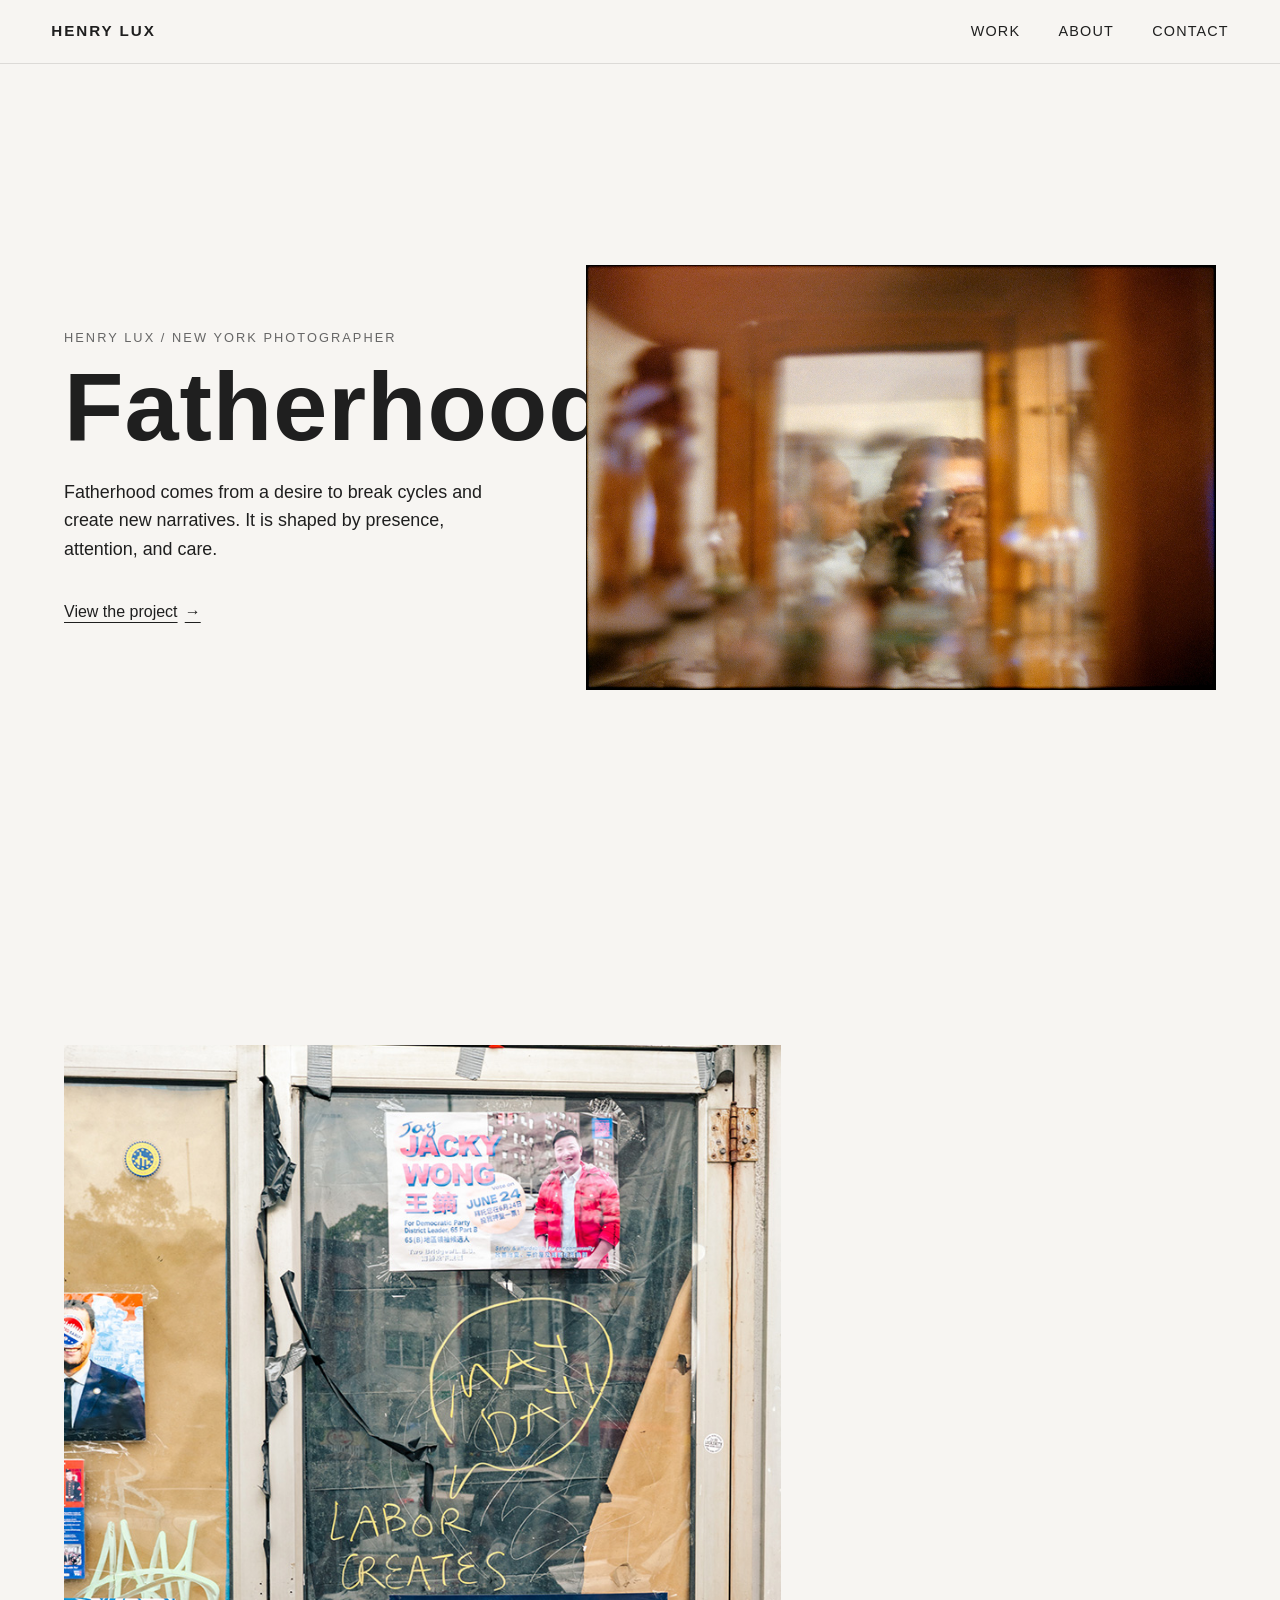
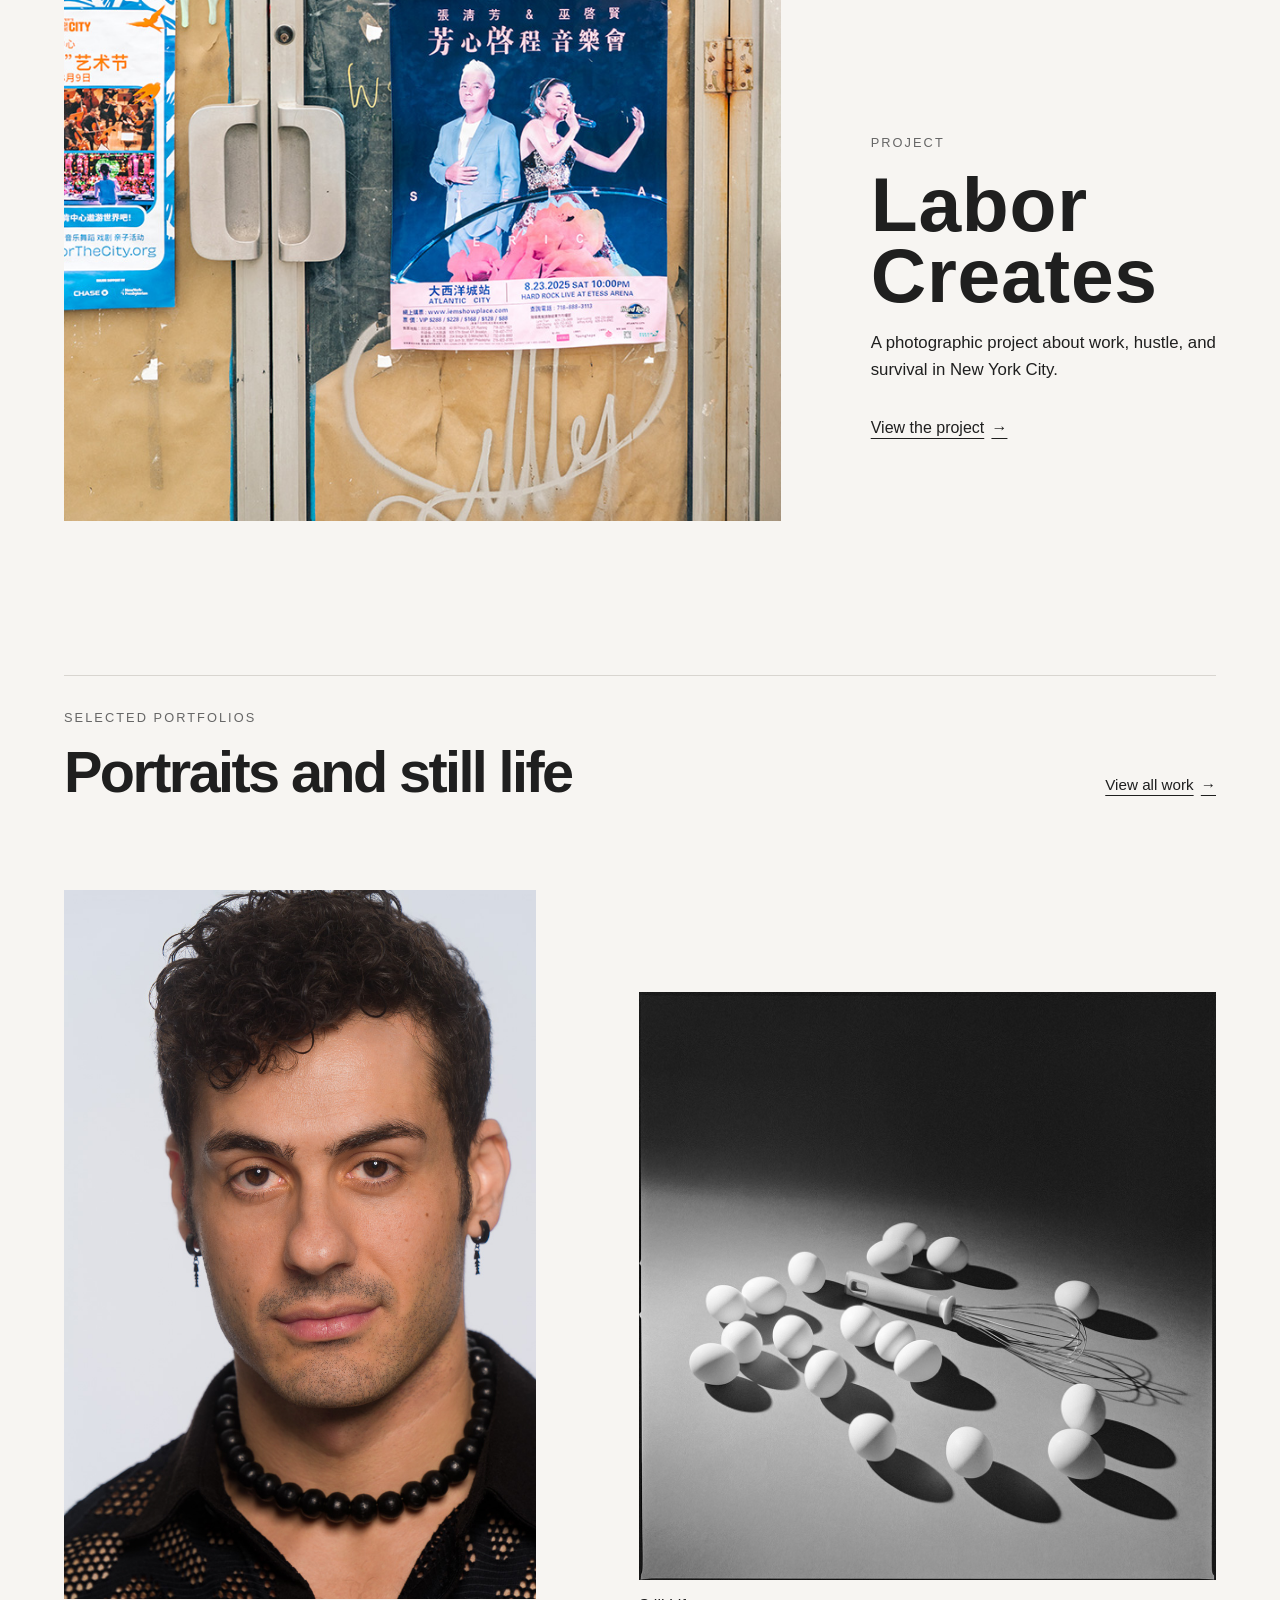
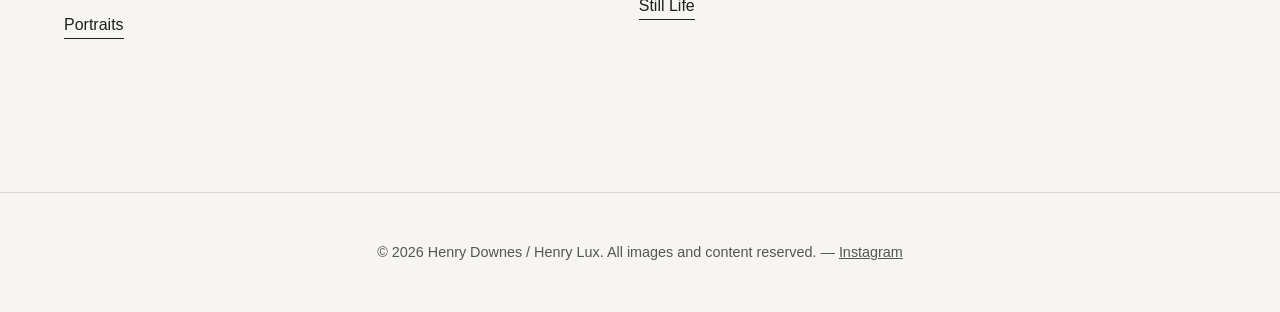
==== commit 25361395: "perf: add responsive homepage image delivery" ====
--- a/index.html
+++ b/index.html
@@ -8,7 +8,10 @@
 
   <meta name="description" content="Henry Lux is a New York-based photographer working with portraits, still life, and personal photographic projects.">
   <link rel="icon" href="/favicon.svg" type="image/svg+xml">
-  <link rel="preload" as="image" href="images/projects/full/01-reflection-mirror-blur.jpg" fetchpriority="high">
+  <link rel="preload" as="image" href="images/projects/full/01-reflection-mirror-blur.jpg"
+    imagesrcset="images/projects/thumbs/01-reflection-mirror-blur-thumb.jpg 1200w, images/projects/full/01-reflection-mirror-blur.jpg 2400w"
+    imagesizes="(max-width: 400px) calc(100vw - 2.5rem), (max-width: 760px) min(90vw, 32rem), (max-width: 900px) calc((90vw - 3rem) / 1.75 + 1px), calc((min(100vw, 100rem) - 2 * clamp(1.25rem, 5vw, 5rem) - clamp(3rem, 8vw, 9rem)) * 0.6 + 1px)"
+    fetchpriority="high">
   <link rel="stylesheet" href="css/style.css" />
 
   <script type="application/ld+json">
@@ -18,7 +21,6 @@
   "name": "Henry Lux Photography",
   "description": "New York-based photographer specializing in portraits, still life, and personal photographic projects.",
   "url": "https://henryluxphotography.com/",
-  "image": "https://henryluxphotography.com/images/site/og-image.jpg",
   "sameAs": [
     "https://www.instagram.com/hluxphotography/"
   ],
@@ -75,6 +77,9 @@
       <a class="home-opening-image" href="fatherhood.html" aria-label="View the Fatherhood project">
         <img
           src="images/projects/full/01-reflection-mirror-blur.jpg"
+          srcset="images/projects/thumbs/01-reflection-mirror-blur-thumb.jpg 1200w, images/projects/full/01-reflection-mirror-blur.jpg 2400w"
+          sizes="(max-width: 400px) calc(100vw - 2.5rem), (max-width: 760px) min(90vw, 32rem), (max-width: 900px) calc((90vw - 3rem) / 1.75 + 1px), calc((min(100vw, 100rem) - 2 * clamp(1.25rem, 5vw, 5rem) - clamp(3rem, 8vw, 9rem)) * 0.6 + 1px)"
+          width="2400" height="1618"
           alt="Blurred reflection through a mirror with a child reaching toward the camera"
           fetchpriority="high"
         >
@@ -85,6 +90,9 @@
       <a class="home-featured-image" href="labor-creates.html" aria-label="View the Labor Creates project">
         <img
           src="images/projects/labor-creates/full/01-labor-creates-door.jpg"
+          srcset="images/projects/labor-creates/thumbs/01-labor-creates-door-thumb.jpg 800w, images/projects/labor-creates/full/01-labor-creates-door.jpg 1600w"
+          sizes="(max-width: 400px) calc(100vw - 2.5rem), (max-width: 760px) 90vw, (max-width: 900px) min(calc((90vw - 3rem) * 0.675), calc(90vw - 18rem)), calc((min(100vw, 96rem) - 2 * clamp(1.25rem, 5vw, 5rem) - clamp(2.5rem, 7vw, 8rem)) * 0.675)"
+          width="1600" height="2400"
           alt="Weathered Chinatown storefront door with posters and the yellow words Labor Creates written on the glass"
           loading="lazy"
           decoding="async"
@@ -112,6 +120,7 @@
         <a class="home-portfolio-link" href="portraits.html">
           <img
             src="images/portraits/thumb/portrait-thumb-4.jpg"
+            width="800" height="1200"
             alt="Clean studio headshot with soft lighting"
             loading="lazy"
             decoding="async"
@@ -122,6 +131,7 @@
         <a class="home-portfolio-link home-portfolio-link-offset" href="still-life.html">
           <img
             src="images/still-life/thumb/still-life-thumb-01-eggs-whisk.jpg"
+            width="1180" height="1200"
             alt="Still life photograph of eggs, a whisk, and kitchen objects"
             loading="lazy"
             decoding="async"
--- a/css/style.css
+++ b/css/style.css
@@ -47,6 +47,17 @@
 
 .skip-link:focus {
   transform: translateY(0);
+}
+
+#main-content {
+  /* Clear the approved sticky header without changing page layout. */
+  scroll-margin-top: 4.25rem;
+}
+
+@media (max-width: 760px) {
+  #main-content {
+    scroll-margin-top: 5.25rem;
+  }
 }
 
 
@@ -1101,6 +1112,7 @@
 
 .home-opening-image img {
   width: auto;
+  height: auto;
   max-height: calc(100svh - 9rem);
   object-fit: contain;
 }
@@ -1451,3 +1463,865 @@
     margin-top: 1rem;
   }
 }
+
+
+/* =========================
+   Work Index
+========================= */
+
+.work-index {
+  --work-gap: clamp(1rem, 2vw, 2rem);
+}
+.work-index .work-main {
+  width: min(100%, 90rem);
+  margin-inline: auto;
+  padding: clamp(2.5rem, 5vw, 5rem) clamp(1.25rem, 4vw, 4rem) clamp(5rem, 8vw, 8rem);
+}
+.work-index .work-intro,
+.work-index .work-project,
+.work-index .work-portfolio-grid {
+  display: grid;
+  grid-template-columns: repeat(12, minmax(0, 1fr));
+  column-gap: var(--work-gap);
+}
+.work-index .work-intro {
+  align-items: baseline;
+  margin-bottom: clamp(2.5rem, 5vw, 5rem);
+}
+.work-index .work-intro h1 {
+  grid-column: 1 / 6;
+  font-size: clamp(2.5rem, 5vw, 4.5rem);
+  font-weight: 500;
+  line-height: 1;
+  letter-spacing: 0.01em;
+}
+.work-index .work-section-label,
+.work-index .work-number {
+  font-size: 0.875rem;
+  font-weight: 400;
+  letter-spacing: 0.08em;
+  text-transform: uppercase;
+}
+.work-index .work-section-label {
+  margin-bottom: 1rem;
+}
+.work-index .work-project {
+  grid-template-rows: auto 1fr;
+  padding-block: clamp(2rem, 4vw, 4rem) clamp(3.5rem, 6vw, 6rem);
+  border-top: 1px solid #c8c4bd;
+}
+.work-index .work-project-heading {
+  grid-column: 1 / 6;
+  grid-row: 1;
+  padding-top: clamp(0rem, 2vw, 2rem);
+  min-width: 0;
+}
+.work-index .work-number {
+  margin-bottom: 1.25rem;
+  font-variant-numeric: tabular-nums;
+}
+.work-index .work-project-title {
+  font-family: inherit;
+  font-size: clamp(2rem, 4vw, 4rem);
+  font-weight: 500;
+  line-height: 1.08;
+  letter-spacing: 0.01em;
+}
+.work-index .work-project-title a,
+.work-index .work-portfolio h3 a {
+  text-decoration: none;
+}
+.work-index .work-project-title a:hover,
+.work-index .work-portfolio h3 a:hover {
+  text-decoration: underline;
+  text-decoration-thickness: 1px;
+  text-underline-offset: 0.13em;
+}
+.work-index .work-photo {
+  display: block;
+  grid-column: 6 / 13;
+  grid-row: 1 / 3;
+  align-self: start;
+  min-width: 0;
+}
+.work-index .work-photo img,
+.work-index .work-portfolio-photo img {
+  width: 100%;
+  height: auto;
+}
+.work-index .work-project-details {
+  grid-column: 1 / 6;
+  grid-row: 2;
+  margin-top: 1.75rem;
+  font-size: 0.875rem;
+  color: #585550;
+}
+.work-index .work-link {
+  display: inline-block;
+  min-height: 44px;
+  padding-block: 0.65rem;
+  margin-top: 0.5rem;
+  color: #1f1f1f;
+  text-underline-offset: 0.3em;
+}
+.work-index .work-project-reverse .work-photo {
+  grid-column: 1 / 8;
+}
+.work-index .work-project-reverse .work-project-heading,
+.work-index .work-project-reverse .work-project-details {
+  grid-column: 9 / 13;
+}
+.work-index .work-project-vertical .work-photo {
+  grid-column: 7 / 12;
+}
+.work-index .work-portfolios {
+  border-top: 1px solid #c8c4bd;
+  padding-top: clamp(2rem, 4vw, 4rem);
+}
+.work-index .work-portfolios h2 {
+  font-size: clamp(1.5rem, 2.5vw, 2rem);
+  font-weight: 500;
+  line-height: 1.2;
+  letter-spacing: 0.01em;
+  margin-bottom: clamp(2rem, 4vw, 4rem);
+}
+.work-index .work-portfolio {
+  grid-column: span 6;
+  min-width: 0;
+}
+.work-index .work-portfolio h3 {
+  font-size: clamp(1.25rem, 2vw, 1.75rem);
+  font-weight: 400;
+  margin-bottom: 1rem;
+}
+.work-index .work-portfolio-photo {
+  display: block;
+}
+.work-index a:focus-visible,
+.work-index button:focus-visible {
+  outline: 2px solid #1f1f1f;
+  outline-offset: 5px;
+}
+.work-index .work-sr-only {
+  position: absolute;
+  width: 1px;
+  height: 1px;
+  padding: 0;
+  overflow: hidden;
+  clip-path: inset(50%);
+  white-space: nowrap;
+}
+@media (max-width: 760px) {
+  .prototype-header .menu-toggle {
+    min-height: 44px;
+    min-width: 44px;
+  }
+}
+@media (max-width: 700px) {
+  .work-index .work-project {
+    grid-template-rows: auto auto auto;
+    row-gap: 1.5rem;
+    padding-block: 1.75rem 3.5rem;
+  }
+  .work-index .work-project .work-project-heading,
+  .work-index .work-project .work-photo,
+  .work-index .work-project .work-project-details {
+    grid-column: 1 / -1;
+    padding-top: 0;
+  }
+  .work-index .work-project .work-project-heading {
+    grid-row: 1;
+  }
+  .work-index .work-project .work-photo {
+    grid-row: 2;
+  }
+  .work-index .work-project .work-project-details {
+    grid-row: 3;
+    margin-top: 0;
+  }
+  .work-index .work-number {
+    margin-bottom: 0.65rem;
+  }
+  .work-index .work-project-title {
+    font-size: clamp(1.75rem, 7.5vw, 3.25rem);
+    text-transform: uppercase;
+  }
+  .work-index .work-portfolio {
+    grid-column: 1 / -1;
+  }
+  .work-index .work-portfolio-grid {
+    row-gap: 2.75rem;
+  }
+}
+@media (max-width: 400px) {
+  .work-index .work-intro h1 {
+    grid-column: 1 / -1;
+    justify-self: start;
+  }
+}
+
+/* =========================
+   Observation — fixed photographic sequence
+   All layout overrides are scoped to this project.
+========================= */
+
+.observation-project .observation-intro {
+  width: min(100%, 90rem);
+  margin-inline: auto;
+  padding: clamp(2rem, 4vw, 4rem) clamp(1.25rem, 5vw, 5rem) clamp(2.5rem, 5vw, 5rem);
+}
+
+.observation-project .observation-intro .back-link {
+  margin-bottom: clamp(2rem, 4vw, 4rem);
+}
+
+.observation-project .observation-intro h1 {
+  font-size: clamp(2.4rem, 7vw, 6rem);
+  line-height: 1.03;
+  font-weight: 600;
+  letter-spacing: 0.01em;
+}
+
+.observation-project .observation-metadata {
+  margin-top: 1rem;
+  font-size: 0.875rem;
+  color: #585550;
+}
+
+.observation-project .observation-sequence {
+  width: min(100%, 90rem);
+  margin-inline: auto;
+  padding: 0 clamp(1.25rem, 5vw, 5rem) clamp(5rem, 8vw, 8rem);
+  display: flex;
+  flex-direction: column;
+  gap: clamp(4.5rem, 9vw, 9rem);
+}
+
+.observation-project .observation-group {
+  width: 100%;
+  margin-inline: auto;
+}
+
+.observation-project .observation-sequence a {
+  display: block;
+  min-width: 0;
+  overflow: visible;
+  background: transparent;
+}
+
+.observation-project .observation-sequence img {
+  width: 100%;
+  height: auto;
+  object-fit: contain;
+  transition: none;
+}
+
+.observation-project .observation-sequence a:hover img {
+  transform: none;
+}
+
+.observation-project .observation-wide {
+  max-width: 75rem;
+}
+
+.observation-project .observation-pair {
+  max-width: 78rem;
+  display: grid;
+  grid-template-columns: repeat(2, minmax(0, 1fr));
+  gap: clamp(1.25rem, 3vw, 3rem);
+  align-items: start;
+}
+
+.observation-project .observation-portrait {
+  max-width: 34rem;
+}
+
+.observation-project .observation-square {
+  max-width: 42rem;
+}
+
+.observation-project .observation-inset {
+  width: 72%;
+  max-width: 58rem;
+  margin-left: 4%;
+  margin-right: auto;
+}
+
+.observation-project .observation-inset-right {
+  margin-left: auto;
+  margin-right: 4%;
+}
+
+.observation-project .observation-finale {
+  margin-top: clamp(1rem, 3vw, 3rem);
+}
+
+.observation-project .project-end {
+  width: min(calc(100% - 2.5rem), 80rem);
+}
+
+.observation-project .observation-sequence a:focus-visible,
+.observation-project .logo:focus-visible {
+  outline: 2px solid #1f1f1f;
+  outline-offset: 5px;
+}
+
+@media (max-width: 700px) {
+  .observation-project .observation-sequence {
+    gap: 4.5rem;
+    padding-bottom: 4rem;
+  }
+
+  .observation-project .observation-pair {
+    grid-template-columns: 1fr;
+    gap: 1.25rem;
+  }
+
+  .observation-project .observation-inset {
+    width: 88%;
+    margin-inline: auto;
+  }
+
+  .observation-project .observation-finale {
+    margin-top: 1rem;
+  }
+}
+
+/* =========================
+   Fatherhood — editorial project
+   Preserve the authored photographic order at every width.
+========================= */
+
+.fatherhood-project .fatherhood-intro,
+.fatherhood-project .fatherhood-sequence {
+  width: min(100%, 90rem);
+  margin-inline: auto;
+  padding-inline: clamp(1.25rem, 5vw, 5rem);
+}
+
+.fatherhood-project .fatherhood-intro {
+  padding-top: clamp(2rem, 4vw, 4rem);
+  padding-bottom: clamp(4.5rem, 8vw, 8rem);
+}
+
+.fatherhood-project .back-link {
+  margin-bottom: clamp(2rem, 4vw, 4rem);
+}
+
+.fatherhood-project .fatherhood-opening {
+  display: grid;
+  grid-template-columns: minmax(0, 1.8fr) minmax(0, 1fr);
+  column-gap: clamp(2rem, 5vw, 5rem);
+  row-gap: clamp(2rem, 4vw, 4rem);
+  align-items: center;
+}
+
+.fatherhood-project .fatherhood-title {
+  grid-column: 1 / -1;
+}
+
+.fatherhood-project .fatherhood-title h1 {
+  font-size: clamp(2.65rem, 8vw, 7rem);
+  font-weight: 600;
+  line-height: 1.03;
+  letter-spacing: 0.01em;
+}
+
+.fatherhood-project .fatherhood-opening-image {
+  display: block;
+  padding: 0;
+}
+
+.fatherhood-project .artist-statement {
+  margin: 0;
+  max-width: 32rem;
+}
+
+.fatherhood-project .artist-statement p:not(.eyebrow) {
+  font-size: clamp(1rem, 1.3vw, 1.15rem);
+  line-height: 1.65;
+}
+
+.fatherhood-project .gallery a {
+  display: block;
+  min-width: 0;
+  overflow: visible;
+  background: transparent;
+}
+
+.fatherhood-project .gallery img {
+  width: 100%;
+  height: auto;
+  object-fit: contain;
+  transition: none;
+}
+
+.fatherhood-project .gallery a:hover img {
+  transform: none;
+}
+
+.fatherhood-project .fatherhood-sequence {
+  display: flex;
+  flex-direction: column;
+  gap: clamp(4.5rem, 9vw, 8rem);
+  padding-top: 0;
+  padding-bottom: clamp(4.5rem, 8vw, 7rem);
+}
+
+.fatherhood-project .fatherhood-group {
+  width: 100%;
+  margin-inline: auto;
+}
+
+.fatherhood-project .fatherhood-wide {
+  max-width: 70rem;
+}
+
+.fatherhood-project .fatherhood-compact {
+  max-width: 32rem;
+}
+
+.fatherhood-project .fatherhood-square {
+  max-width: 43rem;
+}
+
+.fatherhood-project .fatherhood-inset {
+  width: 76%;
+  max-width: 55rem;
+  margin-right: 0;
+}
+
+.fatherhood-project .fatherhood-pair {
+  display: grid;
+  grid-template-columns: repeat(2, minmax(0, 1fr));
+  gap: clamp(1.25rem, 3vw, 3rem);
+  align-items: center;
+  max-width: 72rem;
+}
+
+.fatherhood-project .fatherhood-finale {
+  margin-top: clamp(1rem, 3vw, 3rem);
+}
+
+.fatherhood-project .project-end {
+  width: min(calc(100% - 2.5rem), 80rem);
+}
+
+.fatherhood-project .gallery a:focus-visible,
+.fatherhood-project .logo:focus-visible {
+  outline: 2px solid #1f1f1f;
+  outline-offset: 5px;
+}
+
+@media (max-width: 700px) {
+  .fatherhood-project .fatherhood-opening {
+    grid-template-columns: minmax(0, 1fr);
+    gap: 2rem;
+  }
+
+  .fatherhood-project .artist-statement {
+    padding-top: 0.5rem;
+  }
+
+  .fatherhood-project .fatherhood-sequence {
+    gap: 4.5rem;
+    padding-bottom: 4rem;
+  }
+
+  .fatherhood-project .fatherhood-pair {
+    grid-template-columns: minmax(0, 1fr);
+    gap: 1.25rem;
+  }
+
+  .fatherhood-project .fatherhood-compact {
+    width: 88%;
+  }
+
+  .fatherhood-project .fatherhood-inset {
+    width: 88%;
+    margin-inline: auto;
+  }
+
+  .fatherhood-project .fatherhood-finale {
+    margin-top: 1rem;
+  }
+}
+
+/* =========================
+   Selected portfolios — natural-ratio browsing rows
+========================= */
+
+.selected-portfolio {
+  --portfolio-gap: clamp(1.25rem, 2.5vw, 2rem);
+  --portfolio-row-height: 32rem;
+}
+
+.selected-portfolio .portfolio-intro,
+.selected-portfolio .portfolio-grid {
+  width: min(100%, 90rem);
+  margin-inline: auto;
+  padding-inline: clamp(1.25rem, 5vw, 5rem);
+}
+
+.selected-portfolio .portfolio-intro {
+  max-width: none;
+  padding-top: clamp(2rem, 4vw, 3rem);
+  padding-bottom: clamp(2rem, 4vw, 3rem);
+}
+
+.selected-portfolio .back-link {
+  margin-bottom: 2rem;
+}
+
+.selected-portfolio .portfolio-intro .eyebrow {
+  font-size: 0.8rem;
+}
+
+.selected-portfolio .portfolio-intro h1 {
+  font-size: clamp(2.65rem, 6vw, 5rem);
+  line-height: 1.03;
+  font-weight: 600;
+  letter-spacing: 0.01em;
+  margin-bottom: 1rem;
+}
+
+.selected-portfolio .portfolio-grid {
+  display: flex;
+  flex-direction: column;
+  gap: var(--portfolio-gap);
+  padding-top: 0;
+  padding-bottom: clamp(3rem, 5vw, 4rem);
+}
+
+/* Cap row scale through width, never by cropping or fixing image height.
+   Native aspect ratios determine each image's proportional share. */
+.selected-portfolio .portfolio-row {
+  display: flex;
+  align-items: flex-start;
+  gap: var(--portfolio-gap);
+  width: 100%;
+  max-width: calc(var(--row-ratio) * var(--portfolio-row-height) + var(--row-gaps) * var(--portfolio-gap));
+  margin-inline: auto;
+}
+
+.selected-portfolio .portfolio-grid a {
+  display: block;
+  flex: var(--image-ratio) 1 0;
+  min-width: 0;
+  overflow: visible;
+  background: transparent;
+}
+
+.selected-portfolio .portfolio-grid img {
+  width: 100%;
+  height: auto;
+  object-fit: contain;
+  transition: none;
+}
+
+.selected-portfolio .portfolio-grid a:hover img {
+  transform: none;
+}
+
+.selected-portfolio.still-life-portfolio {
+  --portfolio-row-height: 24rem;
+}
+
+.selected-portfolio .project-end {
+  width: min(calc(100% - 2.5rem), 80rem);
+  margin-bottom: clamp(3rem, 5vw, 5rem);
+}
+
+.selected-portfolio .portfolio-grid a:focus-visible,
+.selected-portfolio .logo:focus-visible {
+  outline: 2px solid #1f1f1f;
+  outline-offset: 5px;
+}
+
+@media (max-width: 700px) {
+  .selected-portfolio {
+    --portfolio-gap: 1.5rem;
+  }
+
+  .selected-portfolio .portfolio-row {
+    display: grid;
+    grid-template-columns: minmax(0, 1fr);
+    max-width: none;
+  }
+}
+
+/* =========================
+   About — practice before credentials
+========================= */
+
+.about-page .about-editorial {
+  width: min(100%, 90rem);
+  margin-inline: auto;
+  padding: clamp(3rem, 6vw, 5rem) clamp(1.25rem, 5vw, 5rem) clamp(4rem, 8vw, 7rem);
+  display: grid;
+  grid-template-columns: repeat(12, minmax(0, 1fr));
+  column-gap: clamp(1rem, 2.5vw, 2rem);
+  row-gap: clamp(2.5rem, 5vw, 4rem);
+  align-items: start;
+}
+
+.about-page .about-editorial h1 {
+  grid-column: 1 / 7;
+  font-size: clamp(3rem, 7vw, 6rem);
+  line-height: 1.03;
+  font-weight: 600;
+  letter-spacing: 0.01em;
+}
+
+.about-page .about-introduction {
+  grid-column: 8 / -1;
+  max-width: 25ch;
+  font-size: clamp(1.6rem, 2.5vw, 2.25rem);
+  line-height: 1.35;
+}
+
+.about-page .about-working-image {
+  grid-column: 2 / 7;
+}
+
+.about-page .about-working-image img {
+  width: 100%;
+  height: auto;
+}
+
+.about-page .about-details {
+  grid-column: 8 / -1;
+  max-width: 56ch;
+  display: flex;
+  flex-direction: column;
+  align-items: flex-start;
+  gap: 2.5rem;
+}
+
+.about-page .about-details h2 {
+  margin-bottom: 0.75rem;
+  font-size: 0.9rem;
+  line-height: 1.4;
+  font-weight: 500;
+  letter-spacing: 0.03em;
+  color: #555;
+}
+
+.about-page .about-details p {
+  font-size: 1rem;
+  line-height: 1.7;
+}
+
+.about-page .about-details p + p {
+  margin-top: 1rem;
+}
+
+.about-page .about-practice p {
+  font-size: 1.2rem;
+  line-height: 1.55;
+}
+
+.about-page .logo:focus-visible {
+  outline: 2px solid #1f1f1f;
+  outline-offset: 5px;
+}
+
+@media (max-width: 1000px) {
+  .about-page .about-working-image {
+    grid-column: 1 / 7;
+  }
+}
+
+@media (max-width: 760px) {
+  .about-page .about-editorial {
+    grid-template-columns: minmax(0, 1fr);
+    row-gap: 2rem;
+  }
+
+  .about-page .about-editorial > *,
+  .about-page .about-editorial h1 {
+    grid-column: 1;
+  }
+
+  .about-page .about-working-image {
+    margin-block: 0.5rem;
+  }
+
+  .about-page .about-details {
+    gap: 2rem;
+  }
+}
+
+/* =========================
+   Contact — editorial inquiry layout
+========================= */
+
+.contact-page .contact-editorial {
+  width: min(100%, 90rem);
+  margin-inline: auto;
+  padding: clamp(3rem, 6vw, 5rem) clamp(1.25rem, 5vw, 5rem) clamp(4rem, 8vw, 7rem);
+  display: grid;
+  grid-template-columns: repeat(12, minmax(0, 1fr));
+  gap: clamp(1rem, 2.5vw, 2rem);
+  align-items: start;
+}
+
+.contact-page .contact-identity {
+  grid-column: 1 / 5;
+}
+
+.contact-page .contact-identity h1 {
+  margin-bottom: 2.5rem;
+  font-size: clamp(3rem, 7vw, 6rem);
+  line-height: 1.03;
+  font-weight: 600;
+  letter-spacing: 0.01em;
+}
+
+.contact-page .contact-name {
+  font-size: 1.35rem;
+  margin-bottom: 0.25rem;
+}
+
+.contact-page .contact-email {
+  margin-top: 0.75rem;
+  overflow-wrap: anywhere;
+  display: inline-block;
+}
+
+.contact-page .contact-introduction {
+  max-width: 30ch;
+  margin-top: 2rem;
+  color: #555;
+}
+
+.contact-page .inquiry-panel {
+  grid-column: 6 / -1;
+  width: 100%;
+  max-width: 44rem;
+  margin: 0;
+  padding: 0;
+  border: 0;
+}
+
+.contact-page .inquiry-panel h2 {
+  font-size: clamp(1.4rem, 2.5vw, 1.75rem);
+  line-height: 1.3;
+  font-weight: 500;
+  letter-spacing: 0.01em;
+}
+
+.contact-page .inquiry-panel > p {
+  max-width: 55ch;
+}
+
+.contact-page .form-required-note {
+  margin-top: 1rem;
+}
+
+.contact-page .project-details {
+  margin: 1.5rem 0;
+}
+
+.contact-page .project-details summary {
+  min-height: 3rem;
+  padding-block: 0.65rem;
+  cursor: pointer;
+}
+
+.contact-page .project-details summary:focus-visible {
+  outline: 2px solid #1f1f1f;
+  outline-offset: 3px;
+}
+
+.contact-page .project-details > .form-grid {
+  margin-top: 1.25rem;
+}
+
+.contact-page .form-grid {
+  gap: 1.5rem;
+  align-items: end;
+}
+
+.contact-page .form-field label {
+  font-weight: 500;
+}
+
+.contact-page .required-label,
+.contact-page .optional-label {
+  font-size: 0.875rem;
+}
+
+.contact-page .form-field input,
+.contact-page .form-field select,
+.contact-page .form-field textarea {
+  min-width: 0;
+  background: transparent;
+}
+
+.contact-page .institutional-fields {
+  padding: 0;
+  margin: 2rem 0;
+  border: 0;
+  background: transparent;
+}
+
+.contact-page .institutional-fields legend {
+  max-width: 100%;
+  padding: 0;
+  white-space: normal;
+  font-size: 1.1rem;
+  line-height: 1.4;
+  font-weight: 500;
+}
+
+.contact-page .inquiry-form .button {
+  min-height: 3rem;
+  padding: 0.65rem 1.25rem;
+  border: 1px solid #1f1f1f;
+  background: transparent;
+  color: #1f1f1f;
+  font: inherit;
+  cursor: pointer;
+  transition: none;
+}
+
+.contact-page .inquiry-form .button:disabled {
+  cursor: wait;
+  opacity: 0.6;
+}
+
+.contact-page .logo:focus-visible {
+  outline: 2px solid #1f1f1f;
+  outline-offset: 5px;
+}
+
+@media (max-width: 1000px) {
+  .contact-page .contact-identity {
+    grid-column: 1 / 6;
+  }
+
+  .contact-page .inquiry-panel {
+    grid-column: 7 / -1;
+  }
+
+  .contact-page .form-grid {
+    grid-template-columns: minmax(0, 1fr);
+  }
+}
+
+@media (max-width: 760px) {
+  .contact-page .contact-editorial {
+    grid-template-columns: minmax(0, 1fr);
+    row-gap: 3rem;
+  }
+
+  .contact-page .contact-identity,
+  .contact-page .inquiry-panel {
+    grid-column: 1;
+  }
+
+  .contact-page .contact-identity h1 {
+    margin-bottom: 2rem;
+  }
+}
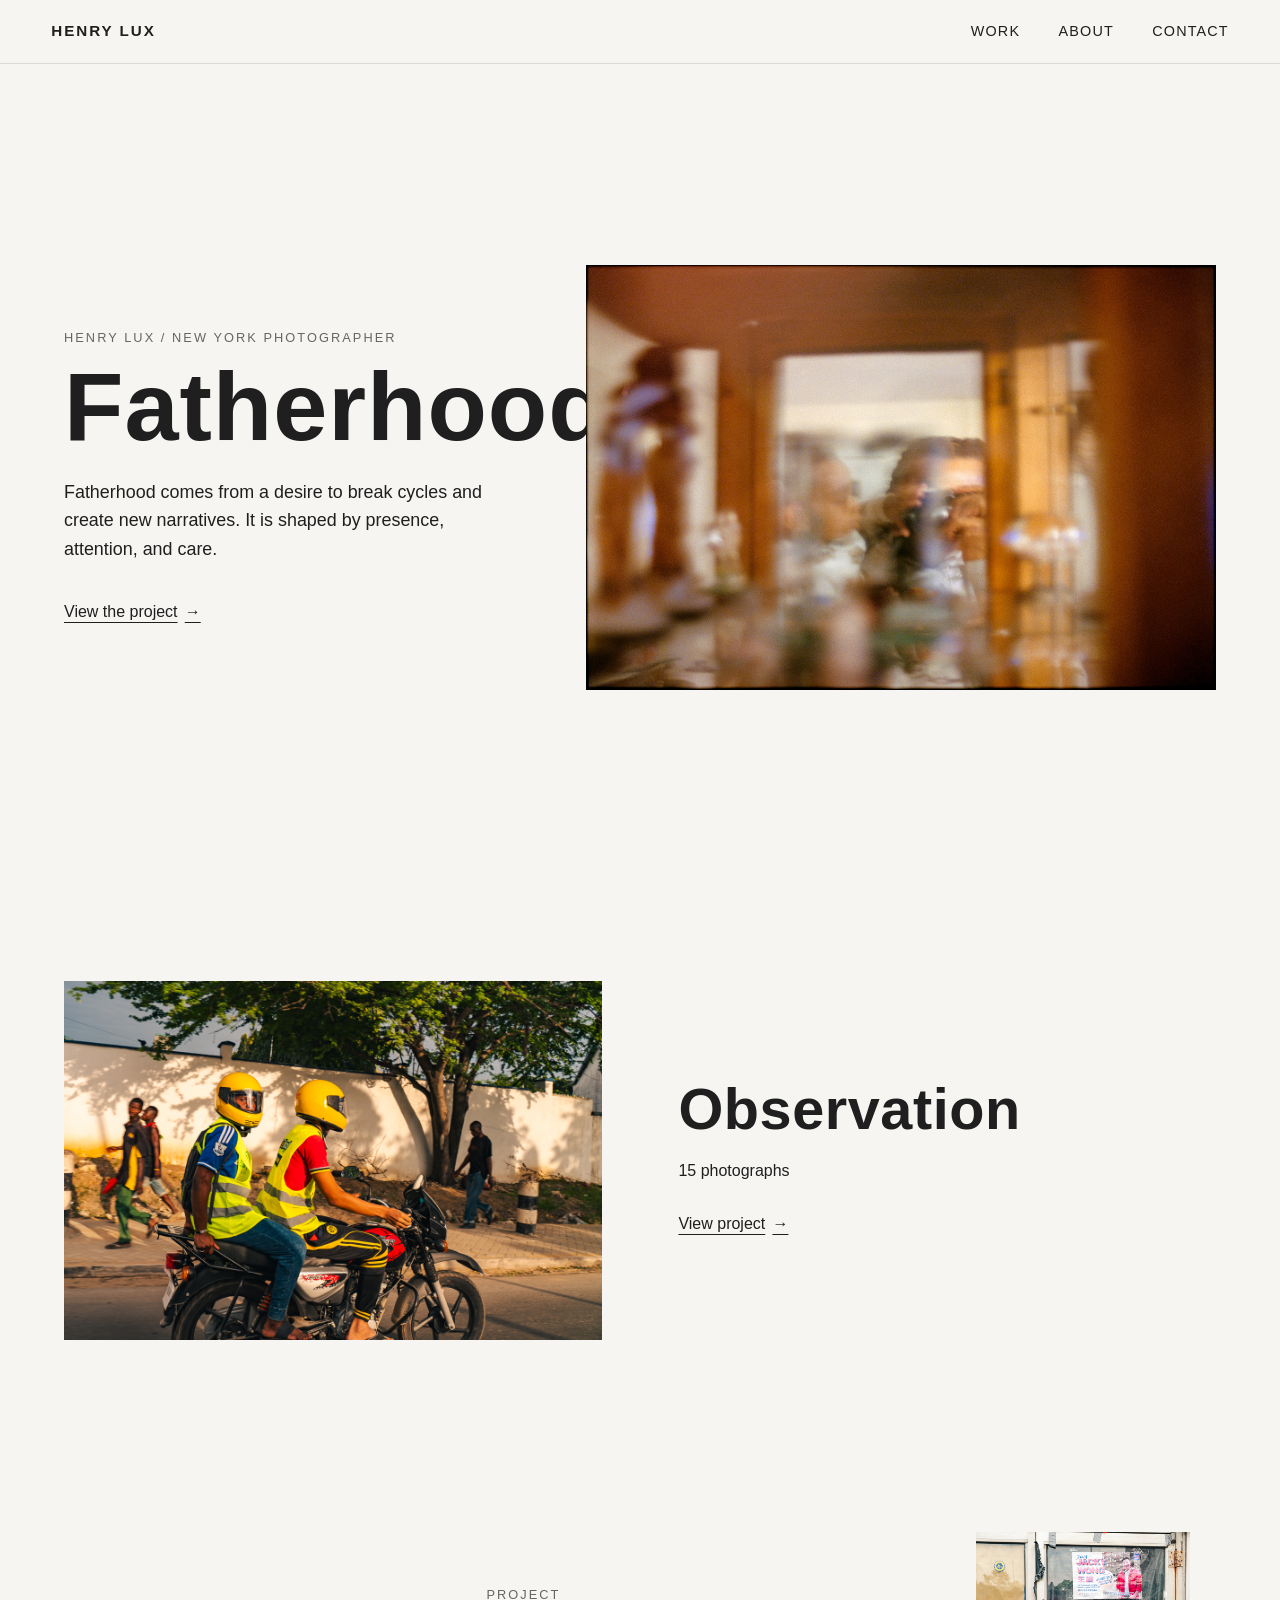
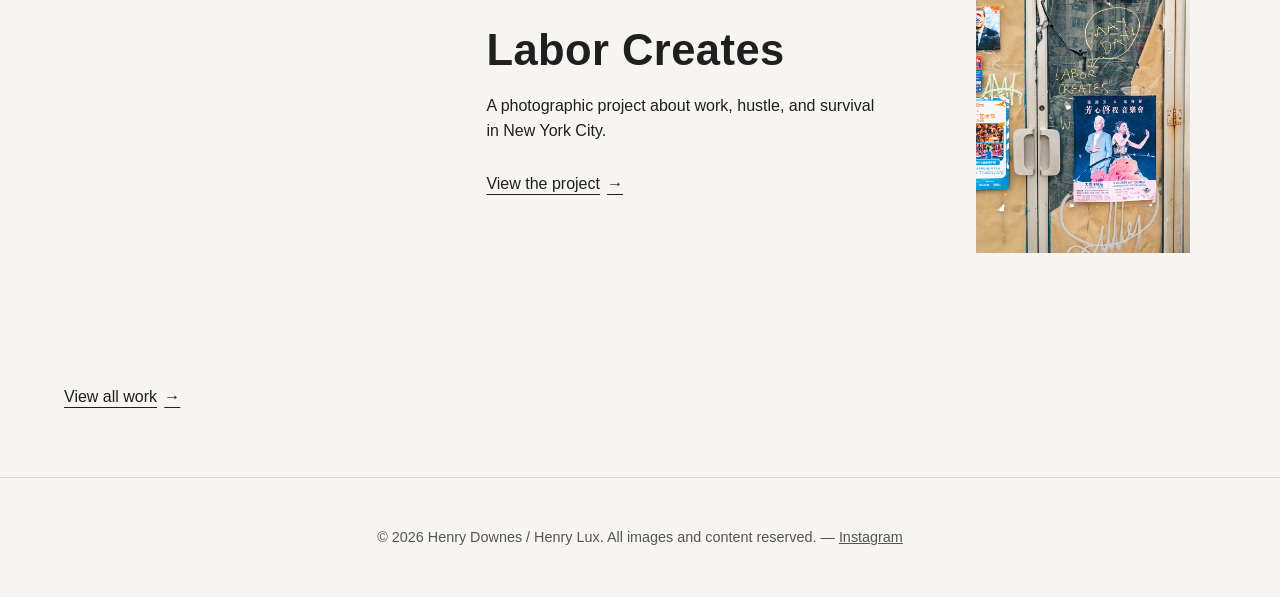
==== commit 49901eb4: "feat: refine homepage project hierarchy" ====
--- a/index.html
+++ b/index.html
@@ -7,6 +7,13 @@
   <title>HENRY LUX PHOTOGRAPHY</title>
 
   <meta name="description" content="Henry Lux is a New York-based photographer working with portraits, still life, and personal photographic projects.">
+  <link rel="canonical" href="https://henryluxphotography.com/">
+  <meta property="og:title" content="Henry Lux Photography">
+  <meta property="og:description" content="Henry Lux is a New York-based photographer working with portraits, still life, and personal photographic projects.">
+  <meta property="og:type" content="website">
+  <meta property="og:url" content="https://henryluxphotography.com/">
+  <meta property="og:site_name" content="Henry Lux Photography">
+
   <link rel="icon" href="/favicon.svg" type="image/svg+xml">
   <link rel="preload" as="image" href="images/projects/full/01-reflection-mirror-blur.jpg"
     imagesrcset="images/projects/thumbs/01-reflection-mirror-blur-thumb.jpg 1200w, images/projects/full/01-reflection-mirror-blur.jpg 2400w"
@@ -14,29 +21,6 @@
     fetchpriority="high">
   <link rel="stylesheet" href="css/style.css" />
 
-  <script type="application/ld+json">
-{
-  "@context": "https://schema.org",
-  "@type": "LocalBusiness",
-  "name": "Henry Lux Photography",
-  "description": "New York-based photographer specializing in portraits, still life, and personal photographic projects.",
-  "url": "https://henryluxphotography.com/",
-  "sameAs": [
-    "https://www.instagram.com/hluxphotography/"
-  ],
-  "address": {
-    "@type": "PostalAddress",
-    "addressLocality": "New York",
-    "addressRegion": "NY",
-    "addressCountry": "US"
-  },
-  "areaServed": {
-    "@type": "City",
-    "name": "New York"
-  },
-  "priceRange": "$$"
-}
-</script>
 </head>
 <body class="prototype-home">
 
@@ -86,60 +70,40 @@
       </a>
     </section>
 
-    <section class="home-featured-project" aria-labelledby="labor-creates-title">
-      <a class="home-featured-image" href="labor-creates.html" aria-label="View the Labor Creates project">
-        <img
-          src="images/projects/labor-creates/full/01-labor-creates-door.jpg"
-          srcset="images/projects/labor-creates/thumbs/01-labor-creates-door-thumb.jpg 800w, images/projects/labor-creates/full/01-labor-creates-door.jpg 1600w"
-          sizes="(max-width: 400px) calc(100vw - 2.5rem), (max-width: 760px) 90vw, (max-width: 900px) min(calc((90vw - 3rem) * 0.675), calc(90vw - 18rem)), calc((min(100vw, 96rem) - 2 * clamp(1.25rem, 5vw, 5rem) - clamp(2.5rem, 7vw, 8rem)) * 0.675)"
-          width="1600" height="2400"
-          alt="Weathered Chinatown storefront door with posters and the yellow words Labor Creates written on the glass"
-          loading="lazy"
-          decoding="async"
-        >
+    <section class="home-observation" aria-labelledby="observation-title">
+      <a class="home-project-image" href="observation.html" aria-label="View the Observation project">
+        <img src="images/projects/observation/thumb/observation-01-yellow-helmets-thumb.jpg"
+          width="1200" height="800"
+          alt="Two people in yellow helmets and reflective vests riding a motorcycle past pedestrians"
+          loading="lazy" decoding="async">
       </a>
+      <div class="home-project-copy">
+        <h2 id="observation-title">Observation</h2>
+        <p>15 photographs</p>
+        <a class="text-link" href="observation.html">View project <span aria-hidden="true">&#8594;</span></a>
+      </div>
+    </section>
 
-      <div class="home-featured-copy">
+    <section class="home-labor" aria-labelledby="labor-creates-title">
+      <div class="home-project-copy">
         <p class="eyebrow">Project</p>
         <h2 id="labor-creates-title">Labor Creates</h2>
         <p>A photographic project about work, hustle, and survival in New York City.</p>
         <a class="text-link" href="labor-creates.html">View the project <span aria-hidden="true">&#8594;</span></a>
       </div>
+      <a class="home-project-image" href="labor-creates.html" aria-label="View the Labor Creates project">
+        <img src="images/projects/labor-creates/full/01-labor-creates-door.jpg"
+          srcset="images/projects/labor-creates/thumbs/01-labor-creates-door-thumb.jpg 800w, images/projects/labor-creates/full/01-labor-creates-door.jpg 1600w"
+          sizes="(max-width: 760px) min(52vw, 12rem), calc(min(19vw, 15rem) - clamp(0rem, 2vw, 2rem))"
+          width="1600" height="2400"
+          alt="Weathered Chinatown storefront door with posters and the yellow words Labor Creates written on the glass"
+          loading="lazy" decoding="async">
+      </a>
     </section>
 
-    <section class="home-portfolios" aria-labelledby="selected-portfolios-title">
-      <div class="section-heading home-section-heading">
-        <div>
-          <p class="eyebrow">Selected portfolios</p>
-          <h2 id="selected-portfolios-title">Portraits and still life</h2>
-        </div>
-        <a class="text-link" href="projects.html">View all work <span aria-hidden="true">&#8594;</span></a>
-      </div>
-
-      <div class="home-portfolio-grid">
-        <a class="home-portfolio-link" href="portraits.html">
-          <img
-            src="images/portraits/thumb/portrait-thumb-4.jpg"
-            width="800" height="1200"
-            alt="Clean studio headshot with soft lighting"
-            loading="lazy"
-            decoding="async"
-          >
-          <span>Portraits</span>
-        </a>
-
-        <a class="home-portfolio-link home-portfolio-link-offset" href="still-life.html">
-          <img
-            src="images/still-life/thumb/still-life-thumb-01-eggs-whisk.jpg"
-            width="1180" height="1200"
-            alt="Still life photograph of eggs, a whisk, and kitchen objects"
-            loading="lazy"
-            decoding="async"
-          >
-          <span>Still Life</span>
-        </a>
-      </div>
-    </section>
+    <div class="home-work-route">
+      <a class="text-link" href="projects.html">View all work <span aria-hidden="true">&#8594;</span></a>
+    </div>
   </main>
 
   <footer class="site-footer prototype-footer">
--- a/css/style.css
+++ b/css/style.css
@@ -57,6 +57,11 @@
 @media (max-width: 760px) {
   #main-content {
     scroll-margin-top: 5.25rem;
+  }
+
+  html:not(.js-enabled) #main-content {
+    /* Clear the taller sticky header when fallback navigation stays expanded. */
+    scroll-margin-top: 16rem;
   }
 }
 
@@ -685,6 +690,36 @@
   max-width: calc(100vw - 1.25rem);
   max-height: calc(100vh - 1.25rem);
   cursor: zoom-out;
+}
+
+.lightbox-content.is-unavailable {
+  visibility: hidden;
+}
+
+.lightbox-feedback {
+  position: absolute;
+  top: 50%;
+  left: 50%;
+  transform: translate(-50%, -50%);
+  width: min(24rem, calc(100% - 8rem));
+  text-align: center;
+  color: #1f1f1f;
+}
+
+.lightbox-feedback p {
+  margin: 0;
+}
+
+.lightbox-retry {
+  min-width: 44px;
+  min-height: 44px;
+  margin-top: 1rem;
+  padding: 0.5rem 1rem;
+  border: 1px solid rgba(31, 31, 31, 0.15);
+  background: transparent;
+  color: inherit;
+  font: inherit;
+  cursor: pointer;
 }
 
 .lightbox-close {
@@ -775,7 +810,8 @@
 
 .lightbox-close:focus-visible,
 .lightbox-zoom:focus-visible,
-.lightbox-nav:focus-visible {
+.lightbox-nav:focus-visible,
+.lightbox-retry:focus-visible {
   outline: 1px solid #1f1f1f;
   outline-offset: 4px;
 }
@@ -2325,3 +2361,107 @@
     margin-bottom: 2rem;
   }
 }
+
+/* Curated homepage: authored projects, followed by the complete Work index. */
+.prototype-home .home-observation,
+.prototype-home .home-labor {
+  width: min(100%, 96rem);
+  margin-inline: auto;
+  padding-inline: clamp(1.25rem, 5vw, 5rem);
+  display: grid;
+  align-items: center;
+}
+
+.prototype-home .home-observation {
+  grid-template-columns: min(42vw, 40rem) minmax(0, 1fr);
+  gap: clamp(3rem, 6vw, 6rem);
+  padding-block: clamp(4rem, 7vw, 7rem);
+}
+
+.prototype-home .home-project-image {
+  display: block;
+}
+
+.prototype-home .home-project-image img {
+  display: block;
+  width: 100%;
+  height: auto;
+}
+
+.prototype-home .home-project-image:focus-visible {
+  outline: 2px solid #1f1f1f;
+  outline-offset: 5px;
+}
+
+.prototype-home .home-project-copy {
+  max-width: 25rem;
+}
+
+.prototype-home .home-project-copy h2 {
+  margin-bottom: 1.25rem;
+  font-size: clamp(2.5rem, 4.5vw, 4.5rem);
+  line-height: 1;
+  letter-spacing: 0.01em;
+}
+
+.prototype-home .home-project-copy > p {
+  margin-bottom: 1.5rem;
+}
+
+.prototype-home .home-labor {
+  grid-template-columns: minmax(0, 1fr) min(19vw, 15rem);
+  gap: clamp(3rem, 7vw, 7rem);
+  padding-block: clamp(4rem, 8vw, 8rem) clamp(6rem, 10vw, 10rem);
+}
+
+.prototype-home .home-labor .home-project-copy {
+  justify-self: end;
+}
+
+.prototype-home .home-labor .home-project-image {
+  margin-right: clamp(0rem, 2vw, 2rem);
+}
+
+.prototype-home .home-labor .home-project-copy h2 {
+  font-size: clamp(2.25rem, 3.4vw, 3.25rem);
+}
+
+.prototype-home .home-work-route {
+  width: min(100%, 96rem);
+  margin-inline: auto;
+  padding: 0 clamp(1.25rem, 5vw, 5rem) clamp(3rem, 5vw, 5rem);
+}
+
+@media (max-width: 760px) {
+  .prototype-home .home-observation {
+    grid-template-columns: 1fr;
+    gap: 1.75rem;
+    padding-block: 3.5rem;
+  }
+
+  .prototype-home .home-observation .home-project-image {
+    width: min(calc(100% - 1rem), 28rem);
+  }
+
+  .prototype-home .home-project-copy h2 {
+    font-size: clamp(2.5rem, 8vw, 3.5rem);
+  }
+
+  .prototype-home .home-labor {
+    grid-template-columns: 1fr;
+    gap: 2rem;
+    padding-block: 3.5rem 5rem;
+  }
+
+  .prototype-home .home-labor .home-project-copy {
+    justify-self: start;
+    max-width: 22rem;
+  }
+
+  .prototype-home .home-labor .home-project-image {
+    width: min(52vw, 12rem);
+    justify-self: end;
+    margin-right: 1rem;
+  }
+
+}
